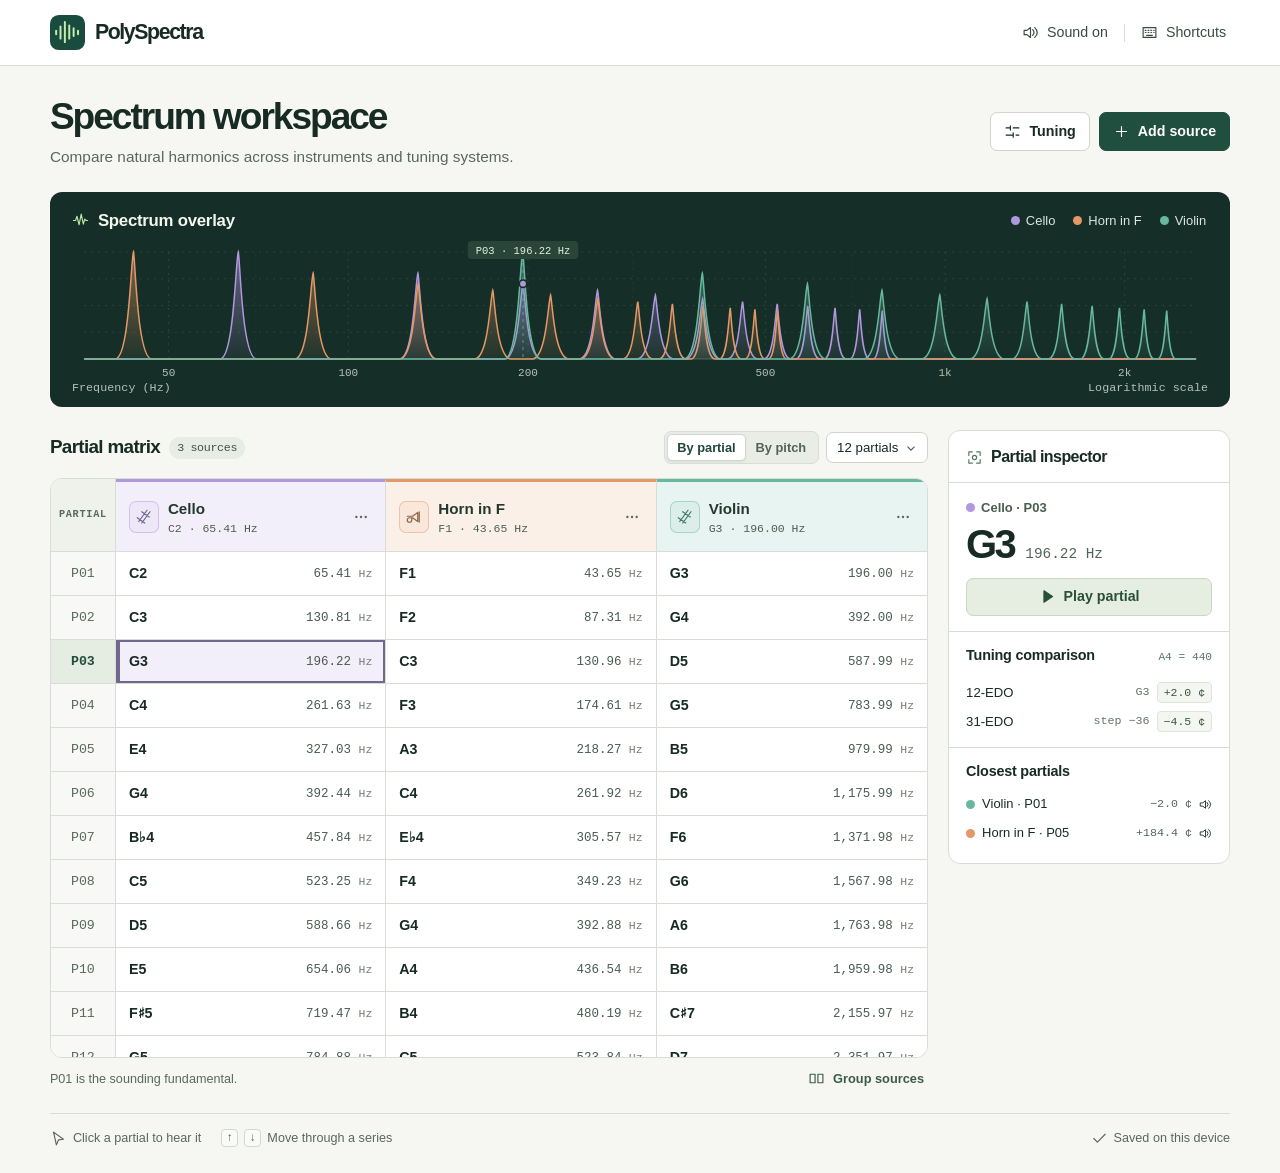
==== index.html @ 9bbd65fb "Build PolySpectra playable harmonic-series and temperament workspace" ====
<!doctype html>
<html lang="en">
  <head>
    <meta charset="utf-8" />
    <meta name="viewport" content="width=device-width, initial-scale=1" />
    <meta name="theme-color" content="#163d34" />
    <title>PolySpectra · Spectrum workspace</title>
    <link rel="icon" href="./mark.svg" type="image/svg+xml" />
    <link rel="stylesheet" href="./style.css" />
    <script defer src="./pitch.js"></script>
    <script defer src="./app.js"></script>
  </head>
  <body>
    <header class="topbar">
      <div class="top-inner">
        <div class="brand">
          <img src="./mark.svg" width="35" height="35" alt="" />PolySpectra
        </div>
        <nav aria-label="Workspace tools">
          <button id="sound" class="quiet"></button
          ><span class="nav-divider"></span
          ><button id="help" class="quiet">
            <i data-icon="keyboard"></i><span>Shortcuts</span>
          </button>
        </nav>
      </div>
    </header>
    <main>
      <section class="page-heading">
        <div>
          <h1>Spectrum workspace</h1>
          <p>
            Compare natural harmonics across instruments and tuning systems.
          </p>
        </div>
        <div class="actions">
          <button id="tuning"><i data-icon="tuning"></i>Tuning</button
          ><button id="add" class="primary">
            <i data-icon="plus"></i>Add source
          </button>
        </div>
      </section>
      <section class="overview panel" aria-labelledby="overlay-title">
        <div class="chart-head">
          <h2 id="overlay-title"><i data-icon="wave"></i>Spectrum overlay</h2>
          <div id="legend" class="legend"></div>
        </div>
        <div
          id="chart"
          aria-label="Interactive harmonic frequencies on a logarithmic axis"
        ></div>
        <div class="chart-foot">
          <span>Frequency (Hz)</span><span>Logarithmic scale</span>
        </div>
      </section>
      <div class="work-area">
        <section class="matrix-section" aria-labelledby="matrix-title">
          <div class="section-tools">
            <div class="section-title">
              <h2 id="matrix-title">Partial matrix</h2>
              <span id="count" class="count"></span>
            </div>
            <div class="matrix-actions">
              <div class="segmented" aria-label="Row arrangement">
                <button id="by-partial">By partial</button
                ><button id="by-pitch">By pitch</button>
              </div>
              <select id="limit" aria-label="Number of partials">
                <option value="8">8 partials</option>
                <option value="12">12 partials</option>
                <option value="16">16 partials</option>
                <option value="24">24 partials</option>
                <option value="32">32 partials</option>
              </select>
            </div>
          </div>
          <div
            id="matrix-scroll"
            class="matrix-scroll"
            role="region"
            aria-label="Playable partial matrix"
          >
            <table id="matrix"></table>
          </div>
          <div class="matrix-foot">
            <span id="view-note"></span
            ><button id="groups" class="text-action">
              <i data-icon="group"></i><span>Group sources</span>
            </button>
          </div>
        </section>
        <aside
          id="inspector"
          class="panel"
          aria-label="Partial inspector"
        ></aside>
      </div>
      <footer>
        <span><i data-icon="cursor"></i>Click a partial to hear it</span
        ><span><kbd>↑</kbd><kbd>↓</kbd> Move through a series</span
        ><span id="save-status"></span>
      </footer>
    </main>
    <dialog id="source-dialog" aria-labelledby="source-title">
      <form id="source-form">
        <div class="dialog-title">
          <h2 id="source-title">Add source</h2>
          <button class="icon close" type="button" aria-label="Close">
            <i data-icon="x"></i>
          </button>
        </div>
        <label
          >Starting point<select id="preset">
            <option value="custom">Custom source</option>
            <option value="cello">Cello · open C</option>
            <option value="horn">Horn in F · open tubing</option>
            <option value="violin">Violin · open G</option>
            <option value="bass">Double bass · open E</option>
            <option value="trumpet">B♭ trumpet · open tubing</option>
          </select></label
        >
        <label
          >Source name<input id="source-name" required maxlength="40"
        /></label>
        <div class="form-row">
          <label
            >Sounding fundamental <span>(Hz)</span
            ><input
              type="number"
              id="frequency"
              required
              min="8"
              max="4000"
              step="any" /></label
          ><label
            >Group<input
              id="group-name"
              list="group-names"
              maxlength="32"
              placeholder="e.g. Strings"
          /></label>
        </div>
        <datalist id="group-names"></datalist>
        <fieldset>
          <legend>Column color</legend>
          <div id="colors"></div>
        </fieldset>
        <div id="arrange"></div>
        <div class="dialog-actions">
          <button type="button" class="cancel">Cancel</button
          ><button class="primary" id="source-save">Add source</button>
        </div>
      </form>
    </dialog>
    <dialog id="tuning-dialog" aria-label="Tuning references">
      <form id="tuning-form">
        <div class="dialog-title">
          <h2>Tuning references</h2>
          <button class="icon close" type="button" aria-label="Close">
            <i data-icon="x"></i>
          </button>
        </div>
        <label
          >Concert A4 <span>(Hz)</span
          ><input
            type="number"
            id="concert"
            min="300"
            max="600"
            step="any"
            required
        /></label>
        <fieldset>
          <legend>Compare against</legend>
          <div id="systems" class="system-list"></div>
        </fieldset>
        <label class="check"
          ><input type="checkbox" id="ref-columns" />Show tuning columns in “By
          pitch”</label
        >
        <p class="form-note">
          References share A4. Changing a reference keeps every source at its
          entered frequency.
        </p>
        <div class="dialog-actions">
          <button type="button" class="cancel">Cancel</button
          ><button class="primary">Apply tuning</button>
        </div>
      </form>
    </dialog>
    <dialog id="help-dialog" aria-label="Playing PolySpectra">
      <div class="dialog-title">
        <h2>Playing PolySpectra</h2>
        <button class="icon close" aria-label="Close">
          <i data-icon="x"></i>
        </button>
      </div>
      <dl class="help-list">
        <div>
          <dt>Higher / lower partial</dt>
          <dd><kbd>↑</kbd> <kbd>↓</kbd></dd>
        </div>
        <div>
          <dt>Adjacent source</dt>
          <dd><kbd>←</kbd> <kbd>→</kbd></dd>
        </div>
        <div>
          <dt>Replay selection</dt>
          <dd><kbd>Space</kbd></dd>
        </div>
        <div>
          <dt>Stop sound / close dialog</dt>
          <dd><kbd>Esc</kbd></dd>
        </div>
      </dl>
      <p>
        Select a cell or a peak to hear its exact frequency. Use the inspector
        to play a nearby partial together with it.
      </p>
      <p>
        Drag a column header to reorder it, or use the move controls in its
        settings. Group names can be edited there too.
      </p>
      <p>
        In Tuning comparison, positive cents mean the selected partial is sharp
        of the reference. EDO steps count from A4. In Closest partials, positive
        cents mean the other source is higher. Click either comparison to hear
        both tones for six seconds.
      </p>
      <p class="form-note">
        Each source uses the ideal harmonic series, fₙ = n × f₁. Peak heights
        are illustrative. All playback uses sine tones at sounding pitch.
      </p>
    </dialog>
    <div id="announce" class="sr" role="status" aria-live="polite"></div>
  </body>
</html>
---- style.css ----
:root {
  color-scheme: light;
  --ink: #172a24;
  --muted: #59675e;
  --line: #d7ded5;
  --paper: #f6f7f3;
  --forest: #204e3f;
  --mono:
    "IBM Plex Mono", "SFMono-Regular", Consolas, "Liberation Mono", monospace;
  font-family: "Inter", "Helvetica Neue", Arial, sans-serif;
  color: var(--ink);
  background: var(--paper);
  font-size: 16px;
}
* {
  box-sizing: border-box;
}
body {
  margin: 0;
}
button,
input,
select {
  font: inherit;
}
button,
select {
  cursor: pointer;
}
button,
select,
input:not([type="checkbox"]):not([type="color"]) {
  border: 1px solid #cdd5cc;
  border-radius: 7px;
  background: #fff;
  color: var(--ink);
}
button {
  display: inline-flex;
  align-items: center;
  justify-content: center;
  gap: 8px;
  padding: 9px 13px;
  font-size: 0.89rem;
  font-weight: 600;
  line-height: 1.25;
}
button:hover,
select:hover {
  border-color: #8c9d91;
  background: #f1f5ef;
}
button:disabled {
  opacity: 0.45;
  cursor: default;
}
button:focus-visible,
select:focus-visible,
input:focus-visible,
[tabindex]:focus-visible {
  outline: 3px solid #518977;
  outline-offset: 2px;
}
i[data-icon] {
  display: inline-flex;
  vertical-align: middle;
  flex: none;
}
i svg,
.ui-icon {
  width: 17px;
  height: 17px;
  display: block;
  flex: none;
}
button.primary {
  background: var(--forest);
  border-color: var(--forest);
  color: white;
}
button.primary:hover {
  background: #163c30;
}
.topbar {
  background: #fff;
  border-bottom: 1px solid var(--line);
}
.top-inner,
main {
  max-width: 1600px;
  margin: auto;
  padding-inline: clamp(18px, 3.9vw, 66px);
}
.top-inner {
  height: 65px;
  display: flex;
  align-items: center;
  justify-content: space-between;
}
.brand {
  display: flex;
  align-items: center;
  gap: 10px;
  font-size: 1.33rem;
  letter-spacing: -0.065em;
  font-weight: 750;
}
nav,
.actions,
.matrix-actions,
.section-title,
.chart-head h2,
.chart-head,
.legend,
.section-tools,
.matrix-foot,
footer,
footer span,
.quiet,
.text-action {
  display: flex;
  align-items: center;
}
nav {
  gap: 12px;
}
.nav-divider {
  height: 18px;
  border-left: 1px solid var(--line);
}
button.quiet,
button.text-action,
button.icon {
  border: 0;
  background: transparent;
}
.quiet {
  font-weight: 530;
  color: #394b40;
  padding: 8px 4px;
}
.quiet:hover,
.text-action:hover,
.icon:hover {
  background: #eaf0e8;
}
main {
  padding-bottom: 25px;
}
.page-heading {
  display: flex;
  align-items: center;
  justify-content: space-between;
  gap: 16px;
  padding: 30px 0 24px;
}
h1,
h2,
h3,
p {
  margin: 0;
}
h1 {
  font-size: clamp(1.85rem, 2.9vw, 2.65rem);
  line-height: 1.1;
  letter-spacing: -0.055em;
  font-weight: 650;
}
h2 {
  font-size: 1.18rem;
  line-height: 1.3;
  letter-spacing: -0.035em;
  font-weight: 650;
}
.page-heading p {
  font-size: 0.96rem;
  color: var(--muted);
  margin-top: 8px;
  line-height: 1.5;
}
.actions {
  gap: 9px;
}
.actions button {
  min-height: 39px;
}
.panel,
.matrix-scroll {
  border: 1px solid var(--line);
  border-radius: 12px;
  background: white;
}
.overview {
  border: none;
  background: #152e27;
  color: #f4f7ed;
  overflow: hidden;
  padding: 17px 22px 12px;
  position: relative;
}
.chart-head {
  justify-content: space-between;
  gap: 14px;
}
.chart-head h2 {
  font-size: 1.05rem;
  gap: 9px;
  letter-spacing: -0.015em;
}
.chart-head h2 i {
  color: #bde4aa;
}
.legend {
  gap: 14px;
  flex-wrap: wrap;
}
.legend button {
  color: #dce7df;
  font-weight: 450;
  font-size: 0.81rem;
  gap: 6px;
  border: 0;
  padding: 4px 2px;
  background: transparent;
}
.legend button:hover {
  color: white;
  text-decoration: underline;
}
.dot {
  width: 9px;
  height: 9px;
  display: inline-block;
  border-radius: 50%;
  background: var(--c);
  flex: none;
}
#chart {
  height: 138px;
  margin-top: 8px;
}
#chart svg {
  display: block;
  width: 100%;
  height: 100%;
  overflow: visible;
}
.chart-foot {
  display: flex;
  justify-content: space-between;
  color: #b2c3b7;
  letter-spacing: 0.005em;
  font: 0.73rem var(--mono);
  margin: 2px 0 0;
}
.work-area {
  display: grid;
  grid-template-columns: minmax(0, 1fr) 282px;
  gap: 20px;
  align-items: start;
  margin-top: 23px;
}
.section-tools {
  justify-content: space-between;
  gap: 10px;
  margin-bottom: 13px;
  min-height: 35px;
}
.section-title {
  gap: 9px;
}
.count {
  font: 0.73rem var(--mono);
  letter-spacing: -0.03em;
  border-radius: 20px;
  background: #e7ece4;
  color: #415346;
  padding: 4px 8px;
  white-space: nowrap;
}
.matrix-actions {
  gap: 7px;
}
.segmented {
  display: flex;
  align-items: center;
  border: 1px solid #d7ded5;
  background: #e9ede6;
  border-radius: 7px;
  padding: 2px;
}
.segmented button {
  border: 1px solid transparent;
  background: none;
  min-height: 27px;
  padding: 4px 9px;
  color: #536356;
  border-radius: 5px;
  font-size: 0.8rem;
  white-space: nowrap;
}
.segmented button[aria-pressed="true"] {
  border-color: #d1d8cd;
  background: white;
  color: #214736;
  box-shadow: 0 1px 2px #1c302116;
}
select {
  appearance: none;
  background-image: url("data:image/svg+xml,%3Csvg xmlns='http://www.w3.org/2000/svg' width='14' height='14' viewBox='0 0 20 20'%3E%3Cpath d='m5 8 5 5 5-5' fill='none' stroke='%2348594c' stroke-width='1.6'/%3E%3C/svg%3E") !important;
  background-position: right 9px center !important;
  background-repeat: no-repeat !important;
  padding: 7px 28px 7px 10px;
  font-size: 0.83rem;
}
.matrix-scroll {
  overflow: auto;
  max-height: 580px;
  scrollbar-width: thin;
  position: relative;
}
.matrix-scroll table {
  width: 100%;
  border-collapse: separate;
  border-spacing: 0;
  table-layout: fixed;
}
.matrix-scroll th,
.matrix-scroll td {
  border-right: 1px solid var(--line);
  border-bottom: 1px solid var(--line);
  padding: 0;
}
.matrix-scroll tr > *:last-child {
  border-right: 0;
}
.matrix-scroll tbody tr:last-child > * {
  border-bottom: 0;
}
thead {
  position: sticky;
  top: 0;
  z-index: 4;
}
thead th {
  background: #f3f5f0;
  text-align: left;
}
.gutter {
  width: 65px;
  position: sticky;
  left: 0;
  z-index: 2;
  background: #f8f9f6;
  text-align: center;
  font: 0.83rem var(--mono);
  color: #5a685e;
}
.axis-head {
  z-index: 5;
  text-align: center;
  font: 600 0.64rem/1.3 var(--mono);
  text-transform: uppercase;
  letter-spacing: 0.07em;
  line-height: 1.55;
  background: #eff2eb;
}
.group-row th {
  font-size: 0.75rem;
  font-weight: 550;
  color: #546459;
  text-align: center;
  padding: 5px;
  background: #f0f3ed;
}
.source-head {
  border-top: 3px solid var(--c);
  background: var(--tint);
  cursor: grab;
}
.source-head.dragover {
  box-shadow: inset 3px 0 #254f3b;
}
.head-inner {
  padding: 13px 10px 12px 13px;
  display: flex;
  align-items: center;
  gap: 9px;
  min-height: 69px;
}
.source-sign {
  width: 30px;
  height: 32px;
  border-radius: 7px;
  border: 1px solid color-mix(in srgb, var(--c) 45%, transparent);
  background: color-mix(in srgb, var(--c) 23%, white);
  display: grid;
  place-items: center;
  color: var(--dark);
  flex: none;
}
.source-sign svg {
  width: 18px;
  height: 18px;
}
.head-text {
  min-width: 0;
  flex: 1;
}
.head-text strong {
  display: block;
  white-space: nowrap;
  overflow: hidden;
  text-overflow: ellipsis;
  font-weight: 630;
  font-size: 0.95rem;
  color: #23392d;
}
.head-text small {
  display: block;
  font: 0.72rem var(--mono);
  color: #4e5d52;
  margin-top: 5px;
  white-space: nowrap;
}
.icon {
  padding: 6px;
  color: #55665a;
}
.icon svg {
  width: 16px;
  height: 16px;
}
tbody td {
  background: white;
  vertical-align: middle;
}
.cell {
  display: flex;
  align-items: center;
  justify-content: space-between;
  width: 100%;
  border-radius: 0;
  border: 0;
  min-height: 43px;
  background: transparent;
  text-align: left;
  gap: 5px;
  padding: 8px 13px;
  color: var(--ink);
  position: relative;
}
.cell:hover {
  background: var(--tint);
}
.cell:focus-visible {
  outline-offset: -3px;
}
.cell[aria-pressed="true"] {
  background: var(--tint);
  box-shadow: inset 0 0 0 2px var(--dark);
}
.cell[aria-pressed="true"]::before {
  content: "";
  position: absolute;
  left: 0;
  top: 0;
  bottom: 0;
  width: 4px;
  background: var(--dark);
}
.cell .notename {
  font-weight: 630;
  font-size: 0.89rem;
}
.cell .hz {
  font: 0.78rem var(--mono);
  color: #495a50;
  white-space: nowrap;
}
.hz small {
  font: inherit;
  font-size: 0.72rem;
  color: #738176;
}
.cell .which {
  font: 0.64rem var(--mono);
  color: #657068;
}
.empty-cell {
  text-align: center;
  color: #a5afa7;
}
.current-row {
  background: #e5ece2;
  color: #214d39;
  font-weight: 650;
}
.ref-head {
  --c: #94a99f;
  --tint: #eef3ef;
  --dark: #466456;
  border-top: 3px solid #9fafa6;
  padding: 9px !important;
  font-size: 0.83rem;
}
.ref-cell {
  color: #3b5546;
  padding: 5px 9px;
  min-height: 32px;
  gap: 5px;
}
.ref-cell b {
  font: 0.79rem var(--mono);
}
.matrix-foot {
  justify-content: space-between;
  gap: 10px;
  color: #59695d;
  font-size: 0.79rem;
  margin-top: 6px;
}
.text-action {
  font-size: 0.8rem;
  font-weight: 550;
  color: #3b5c49;
  padding: 6px 4px;
}
.text-action[aria-pressed="true"] {
  color: #144e31;
  text-decoration: underline;
}
#inspector {
  overflow: hidden;
}
.inspector-title {
  padding: 16px 17px 14px;
  display: flex;
  align-items: center;
  gap: 8px;
  border-bottom: 1px solid var(--line);
}
.inspector-title svg {
  width: 17px;
  color: #527961;
}
.inspector-title h2 {
  font-size: 1rem;
}
.readout,
.ins-block {
  padding: 15px 17px;
}
.source-label {
  display: inline-flex;
  align-items: center;
  gap: 6px;
  color: #4a5e50;
  font-size: 0.81rem;
  font-weight: 550;
}
.read-pitch {
  display: flex;
  align-items: baseline;
  gap: 11px;
  margin: 7px 0 13px;
}
.read-pitch strong {
  font-weight: 560;
  font-size: 2.5rem;
  letter-spacing: -0.065em;
  line-height: 1.05;
}
.read-pitch .read-hz {
  font: 0.9rem var(--mono);
  color: #536357;
}
.play {
  width: 100%;
  background: #e5eee1;
  border-color: #c8d8c2;
  color: #284f37;
}
.play:hover {
  background: #d8e6d4;
}
.ins-block {
  border-top: 1px solid var(--line);
}
.ins-block h3 {
  font-size: 0.9rem;
  letter-spacing: -0.015em;
  margin: 0 0 11px;
  font-weight: 650;
}
.ins-heading {
  display: flex;
  justify-content: space-between;
  align-items: baseline;
  gap: 6px;
}
.ins-heading small {
  font: 0.7rem var(--mono);
  color: #5f7165;
}
.tune-line,
.match {
  display: flex;
  align-items: center;
  justify-content: space-between;
  gap: 7px;
}
.tune-line {
  font-size: 0.82rem;
  margin: 8px 0;
}
.tune-line:last-child {
  margin-bottom: 0;
}
.tune-line .degree {
  color: #657468;
  font: 0.73rem var(--mono);
  margin-left: auto;
}
.cents {
  font: 0.72rem var(--mono);
  padding: 3px 6px;
  border: 1px solid #dee5db;
  color: #395641;
  background: #f4f7f1;
  border-radius: 4px;
  white-space: nowrap;
}
.match {
  padding: 6px 0;
  width: 100%;
  background: transparent;
  border: 0;
  font-size: 0.81rem;
  font-weight: 520;
  justify-content: flex-start;
  text-align: left;
}
.match svg {
  width: 13px;
}
.match .match-info {
  flex: 1;
  overflow: hidden;
  text-overflow: ellipsis;
  white-space: nowrap;
}
.match .delta {
  font: 0.73rem var(--mono);
  color: #57655b;
  white-space: nowrap;
}
.match:hover {
  background: #f3f6ef;
}
.muted {
  color: var(--muted);
  font-size: 0.84rem;
}
footer {
  border-top: 1px solid var(--line);
  gap: 20px;
  margin-top: 20px;
  padding-top: 15px;
  flex-wrap: wrap;
  font-size: 0.79rem;
  color: var(--muted);
}
footer span {
  gap: 6px;
}
footer svg {
  width: 14px;
  height: 14px;
}
#save-status {
  margin-left: auto;
}
kbd {
  display: inline-block;
  min-width: 17px;
  text-align: center;
  padding: 1px 4px;
  font: 0.73rem var(--mono);
  border: 1px solid #d1d9cf;
  background: #fafbf9;
  border-radius: 4px;
  color: #536458;
}
.sr {
  position: absolute;
  width: 1px;
  height: 1px;
  overflow: hidden;
  clip-path: inset(50%);
  white-space: nowrap;
}
dialog {
  border: 1px solid var(--line);
  border-radius: 13px;
  background: #fff;
  color: var(--ink);
  padding: 23px;
  width: min(430px, calc(100% - 28px));
  max-height: 90dvh;
  box-shadow: 0 18px 65px #172d2330;
}
dialog::backdrop {
  background: #112a2180;
}
.dialog-title {
  display: flex;
  align-items: center;
  justify-content: space-between;
  margin-bottom: 18px;
}
.dialog-title h2 {
  font-size: 1.35rem;
}
.dialog-title .icon {
  margin-right: -5px;
}
dialog label,
fieldset legend {
  display: block;
  font-size: 0.86rem;
  font-weight: 600;
  margin-bottom: 6px;
}
dialog label {
  margin-bottom: 13px;
}
dialog label span {
  font-weight: 400;
  color: var(--muted);
}
dialog input:not([type="checkbox"]):not([type="color"]),
dialog select {
  display: block;
  width: 100%;
  margin-top: 5px;
  padding: 9px 10px;
  font-size: 0.95rem;
}
dialog input,
dialog select {
  min-width: 0;
}
dialog select {
  padding-right: 28px;
}
.form-row {
  display: grid;
  grid-template-columns: 1.2fr 1fr;
  gap: 12px;
}
fieldset {
  border: 0;
  padding: 0;
  margin: 3px 0 14px;
}
#colors {
  display: flex;
  align-items: center;
  flex-wrap: wrap;
  gap: 8px;
}
#colors button {
  width: 27px;
  height: 27px;
  border-radius: 50%;
  background: var(--c);
  border: 1px solid #0002;
  padding: 0;
}
#colors button[aria-pressed="true"] {
  outline: 2px solid var(--forest);
  outline-offset: 2px;
}
input[type="color"] {
  width: 33px;
  height: 28px;
  cursor: pointer;
  padding: 0;
  border: 0;
  background: transparent;
}
.dialog-actions {
  display: flex;
  justify-content: flex-end;
  gap: 8px;
  border-top: 1px solid var(--line);
  margin-top: 17px;
  padding-top: 15px;
}
#arrange .arrange-tools {
  display: flex;
  gap: 6px;
  flex-wrap: wrap;
}
#arrange button {
  font-size: 0.8rem;
  padding: 6px 8px;
}
#arrange .remove {
  margin-left: auto;
  color: #934836;
}
.check {
  display: flex;
  align-items: center;
  gap: 7px;
  font-weight: 450;
}
.check input {
  accent-color: var(--forest);
}
.system-list {
  display: grid;
  grid-template-columns: 1fr 1fr;
}
.system-list label {
  margin: 3px 0 6px;
}
.form-note,
#help-dialog p {
  font-size: 0.87rem;
  line-height: 1.5;
  color: var(--muted);
}
#help-dialog p {
  margin-top: 12px;
}
.help-list {
  margin: 0;
}
.help-list > div {
  display: flex;
  justify-content: space-between;
  gap: 10px;
  padding: 7px 0;
  border-bottom: 1px solid var(--line);
  font-size: 0.87rem;
}
.help-list dd {
  margin: 0;
}
@media (min-width: 1450px) {
  .work-area {
    grid-template-columns: minmax(0, 1fr) 312px;
  }
  #chart {
    height: 158px;
  }
  .cell {
    min-height: 47px;
  }
}
@media (max-width: 1080px) {
  .work-area {
    grid-template-columns: minmax(0, 1fr) 245px;
    gap: 13px;
  }
  .top-inner,
  main {
    padding-inline: 20px;
  }
  .source-sign {
    display: none;
  }
  .head-inner {
    padding-left: 10px;
  }
  .cell {
    padding-inline: 10px;
  }
  .gutter {
    width: 54px;
  }
}
@media (max-width: 850px) {
  .work-area {
    grid-template-columns: minmax(0, 1fr);
  }
  #inspector {
    display: grid;
    grid-template-columns: 1fr 1fr 1fr;
  }
  .inspector-title {
    grid-column: 1/-1;
  }
  .ins-block {
    border-top: 0;
    border-left: 1px solid var(--line);
  }
  .source-sign {
    display: grid;
  }
  .matrix-scroll {
    max-height: 505px;
  }
}
@media (max-width: 600px) {
  .top-inner,
  main {
    padding-inline: 14px;
  }
  .top-inner {
    height: 52px;
  }
  .brand {
    font-size: 1.15rem;
  }
  .brand img {
    width: 30px;
    height: 30px;
  }
  .quiet {
    font-size: 0.8rem;
  }
  nav {
    gap: 8px;
  }
  .page-heading {
    display: block;
    padding: 21px 0 16px;
  }
  .page-heading p {
    font-size: 0.87rem;
    line-height: 1.4;
  }
  .actions {
    margin-top: 13px;
  }
  .actions button {
    min-height: 34px;
    font-size: 0.82rem;
    padding: 7px 11px;
  }
  .overview {
    padding: 13px 11px 9px;
  }
  .chart-head {
    align-items: flex-start;
    flex-wrap: wrap;
    gap: 5px;
  }
  .legend {
    gap: 10px;
  }
  .legend button {
    font-size: 0.75rem;
  }
  .chart-head h2 {
    font-size: 0.95rem;
  }
  #chart {
    height: 119px;
  }
  .chart-foot {
    font-size: 0.66rem;
  }
  .work-area {
    margin-top: 16px;
  }
  .section-tools {
    flex-wrap: wrap;
    gap: 8px;
  }
  .section-tools h2 {
    font-size: 1.09rem;
  }
  .matrix-actions {
    flex-wrap: wrap;
  }
  .matrix-scroll {
    max-height: 430px;
  }
  .section-title {
    gap: 7px;
  }
  .source-sign {
    display: none;
  }
  #inspector {
    grid-template-columns: 1fr 1fr;
  }
  .ins-block:last-child {
    grid-column: 1/-1;
    border-top: 1px solid var(--line);
    border-left: 0;
  }
  .readout,
  .ins-block {
    padding: 12px;
  }
  .ins-heading {
    flex-wrap: wrap;
  }
  .ins-heading h3 {
    margin-bottom: 4px;
  }
  .read-pitch {
    flex-wrap: wrap;
    gap: 5px;
  }
  .inspector-title {
    padding: 12px;
  }
  .tune-line {
    flex-wrap: wrap;
  }
  .matrix-foot {
    align-items: flex-start;
  }
  .matrix-foot > span {
    max-width: 60%;
    padding-top: 6px;
  }
  footer {
    gap: 8px 12px;
    margin-top: 14px;
  }
  #save-status {
    margin-left: 0;
  }
  .gutter {
    width: 48px;
  }
  .head-inner {
    min-height: 60px;
  }
  .cell .hz {
    font-size: 0.73rem;
  }
  .cell .hz small {
    display: none;
  }
}
@media (prefers-reduced-motion: reduce) {
  * {
    scroll-behavior: auto !important;
  }
}
.tune-line {
  width: 100%;
  border: 0;
  background: transparent;
  font-weight: 500;
  padding: 0;
  line-height: 1.3;
  text-align: left;
}
.tune-line:hover {
  background: #f3f6ef;
}
.toast {
  position: fixed;
  z-index: 12;
  bottom: 22px;
  left: 50%;
  transform: translateX(-50%);
  width: max-content;
  max-width: 90vw;
  padding: 10px 14px;
  background: #193b2d;
  color: white;
  border-radius: 8px;
  font-size: 0.86rem;
  box-shadow: 0 3px 15px #17352622;
}
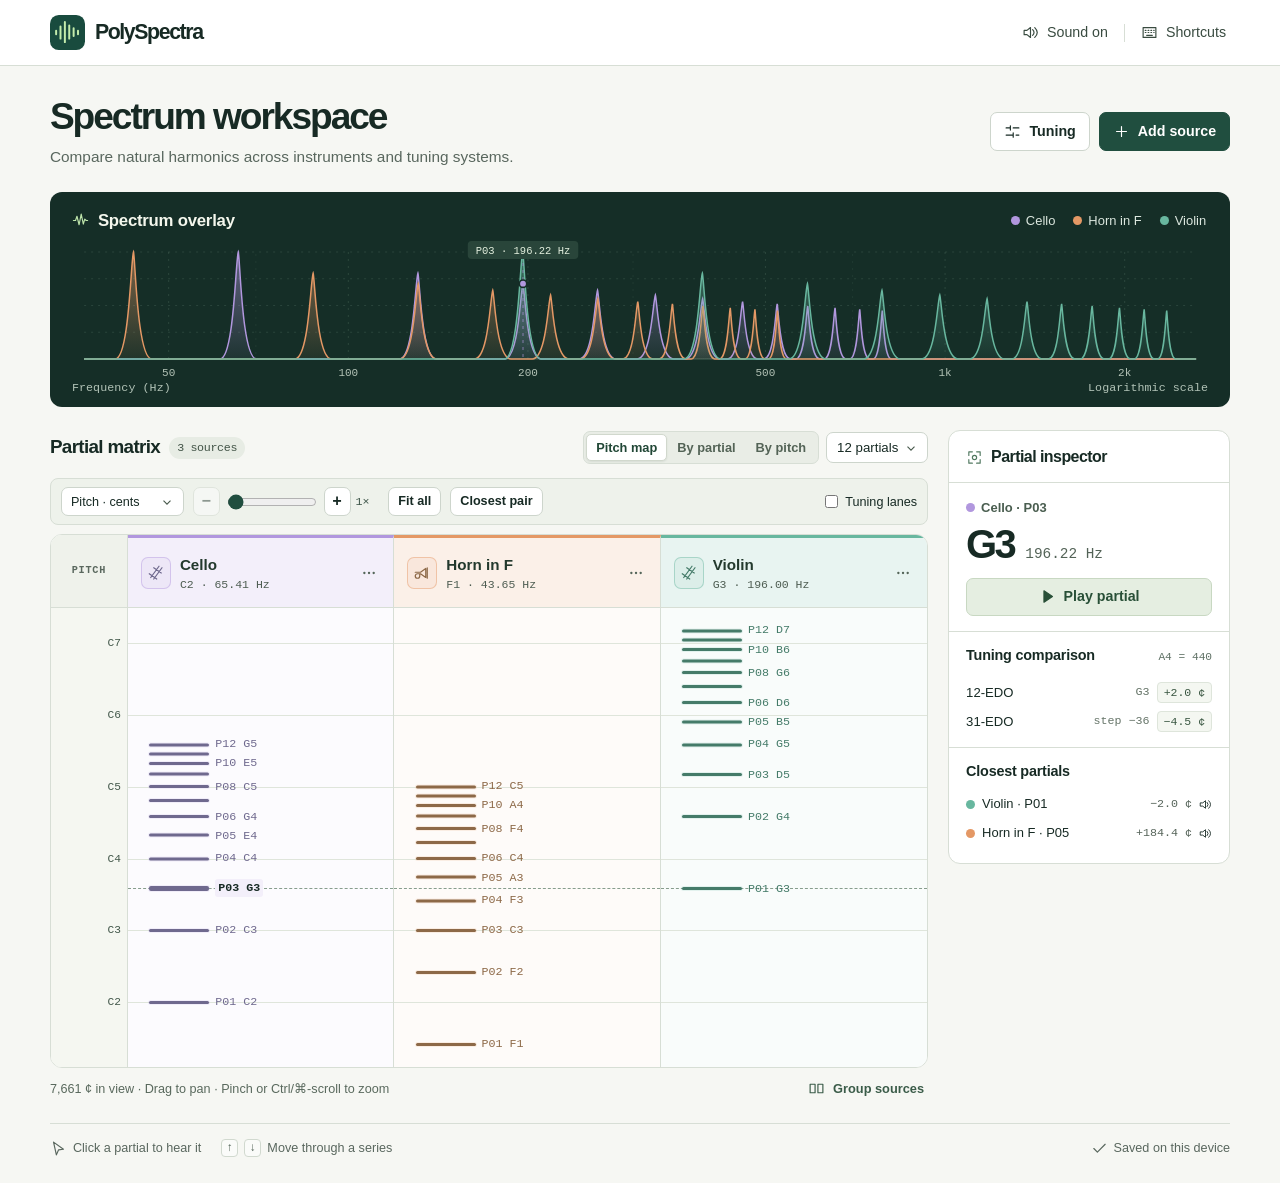
==== commit 253874cc: "Add a proportional pitch map with deep zoom and playable harmonic lanes" ====
--- a/index.html
+++ b/index.html
@@ -6,9 +6,10 @@
     <meta name="theme-color" content="#163d34" />
     <title>PolySpectra · Spectrum workspace</title>
     <link rel="icon" href="./mark.svg" type="image/svg+xml" />
-    <link rel="stylesheet" href="./style.css" />
-    <script defer src="./pitch.js"></script>
-    <script defer src="./app.js"></script>
+    <link rel="stylesheet" href="./style.css?v=pitch-map" />
+    <script defer src="./pitch.js?v=pitch-map"></script>
+    <script defer src="./pitch-map.js"></script>
+    <script defer src="./app.js?v=pitch-map"></script>
   </head>
   <body>
     <header class="topbar">
@@ -61,7 +62,8 @@
               <span id="count" class="count"></span>
             </div>
             <div class="matrix-actions">
-              <div class="segmented" aria-label="Row arrangement">
+              <div class="segmented" aria-label="Spectrum view">
+                <button id="by-map">Pitch map</button>
                 <button id="by-partial">By partial</button
                 ><button id="by-pitch">By pitch</button>
               </div>
@@ -73,6 +75,41 @@
                 <option value="32">32 partials</option>
               </select>
             </div>
+          </div>
+          <div id="map-tools" class="map-tools" hidden>
+            <label for="map-unit" class="sr">Vertical spacing</label>
+            <select id="map-unit">
+              <option value="cents">Pitch · cents</option>
+              <option value="hz">Frequency · Hz</option>
+            </select>
+            <div class="map-zoom">
+              <button id="zoom-out" aria-label="Zoom out" title="Zoom out">
+                −
+              </button>
+              <input
+                id="zoom-range"
+                type="range"
+                min="0"
+                max="1000"
+                step="1"
+                value="0"
+                aria-label="Pitch map magnification"
+              />
+              <button id="zoom-in" aria-label="Zoom in" title="Zoom in">
+                +
+              </button>
+              <output id="zoom-readout" for="zoom-range"></output>
+            </div>
+            <button id="fit-map">Fit all</button
+            ><button
+              id="frame-pair"
+              title="Frame the selected partial and the nearest partial of another source"
+            >
+              Closest pair
+            </button>
+            <label class="map-refs"
+              ><input type="checkbox" id="map-refs" /> Tuning lanes</label
+            >
           </div>
           <div
             id="matrix-scroll"
@@ -218,6 +255,13 @@
         to play a nearby partial together with it.
       </p>
       <p>
+        In Pitch map, equal vertical distances represent equal musical intervals
+        in cents, or equal frequency differences in Hz. Select a mark and use +
+        or − to zoom around it. Closest pair frames the nearest partial from
+        another source. Drag to pan, or pinch or Ctrl/⌘-scroll to zoom at a
+        point.
+      </p>
+      <p>
         Drag a column header to reorder it, or use the move controls in its
         settings. Group names can be edited there too.
       </p>
--- a/style.css
+++ b/style.css
@@ -1074,3 +1074,188 @@
   font-size: 0.86rem;
   box-shadow: 0 3px 15px #17352622;
 }
+
+.map-tools {
+  display: flex;
+  align-items: center;
+  flex-wrap: wrap;
+  gap: 6px 9px;
+  margin: 0 0 9px;
+  padding: 8px 10px;
+  border: 1px solid var(--line);
+  border-radius: 8px;
+  background: #eef2eb;
+}
+.map-tools[hidden] {
+  display: none;
+}
+.map-tools select,
+.map-tools button {
+  font-size: 0.79rem;
+  min-height: 29px;
+  padding: 4px 9px;
+}
+.map-tools select {
+  padding-right: 26px;
+}
+.map-zoom {
+  display: flex;
+  align-items: center;
+  gap: 5px;
+}
+.map-zoom button {
+  font: 600 1rem var(--mono);
+  min-width: 27px;
+  padding: 2px;
+}
+.map-zoom input {
+  width: clamp(65px, 7vw, 115px);
+  accent-color: var(--forest);
+  cursor: pointer;
+}
+#zoom-readout {
+  min-width: 3.4ch;
+  color: #3d5548;
+  font: 0.73rem var(--mono);
+  font-variant-numeric: tabular-nums;
+}
+.map-refs {
+  display: inline-flex;
+  align-items: center;
+  gap: 4px;
+  font-size: 0.79rem;
+  margin-left: auto;
+  white-space: nowrap;
+  cursor: pointer;
+}
+.map-refs input {
+  accent-color: var(--forest);
+}
+.matrix-scroll.map-mode {
+  max-height: none;
+}
+.map-mode .map-axis {
+  z-index: 3;
+  background: #f5f7f1;
+}
+.map-mode col.gutter {
+  width: 77px;
+}
+.map-lane {
+  height: var(--lane-height);
+  position: relative;
+  overflow: hidden;
+  touch-action: none;
+  user-select: none;
+  cursor: grab;
+}
+.map-lane:active {
+  cursor: grabbing;
+}
+.map-axis .map-lane > span {
+  position: absolute;
+  right: 6px;
+  transform: translateY(-50%);
+  font: 0.7rem var(--mono);
+  color: #43584b;
+  white-space: nowrap;
+}
+.map-track {
+  --c: #86988a;
+  --dark: #425949;
+  background: color-mix(in srgb, var(--c) 4%, white);
+}
+.map-rule,
+.selection-guide {
+  position: absolute;
+  left: 0;
+  right: 0;
+  pointer-events: none;
+  border-top: 1px solid #dfe5db;
+}
+.selection-guide {
+  border-top: 1px dashed #879d8d;
+  z-index: 1;
+}
+.map-mark {
+  position: absolute;
+  left: 8%;
+  right: 4%;
+  border: 0;
+  border-radius: 3px;
+  background: transparent;
+  transform: translateY(-50%);
+  height: 16px;
+  min-height: 0;
+  padding: 0;
+  display: flex;
+  gap: 6px;
+  justify-content: flex-start;
+  z-index: 2;
+  color: var(--dark);
+  line-height: 1;
+}
+.map-mark:hover,
+.map-mark:focus-visible {
+  background: color-mix(in srgb, var(--c) 22%, transparent);
+  z-index: 4;
+}
+.map-segment {
+  align-self: center;
+  display: block;
+  flex: none;
+  width: clamp(21px, 28%, 60px);
+  height: 3px;
+  border-radius: 2px;
+  background: var(--dark);
+  box-shadow: 0 0 0 1px color-mix(in srgb, var(--c) 15%, transparent);
+}
+.map-mark[aria-pressed="true"] {
+  z-index: 3;
+}
+.map-mark[aria-pressed="true"] .map-segment {
+  height: 5px;
+  background: var(--dark);
+}
+.map-mark[aria-pressed="true"] .mark-caption {
+  font-weight: 700;
+  color: var(--ink);
+  background: var(--tint);
+  border-radius: 3px;
+  padding: 2px 3px;
+}
+.mark-caption {
+  font: 0.73rem var(--mono);
+  white-space: nowrap;
+  overflow: hidden;
+  text-overflow: ellipsis;
+  text-align: start;
+}
+.map-mode .map-mark[data-tone] .map-segment {
+  height: 1px;
+  background: #526d5b;
+}
+@media (max-width: 1000px) {
+  .section-tools {
+    flex-wrap: wrap;
+  }
+  .map-refs {
+    margin-left: 0;
+  }
+}
+@media (max-width: 600px) {
+  .map-tools {
+    gap: 5px 7px;
+    padding: 6px;
+  }
+  .map-mode col.gutter {
+    width: 68px;
+  }
+  .map-mark {
+    gap: 4px;
+    left: 5%;
+  }
+  .mark-caption {
+    font-size: 0.69rem;
+  }
+}
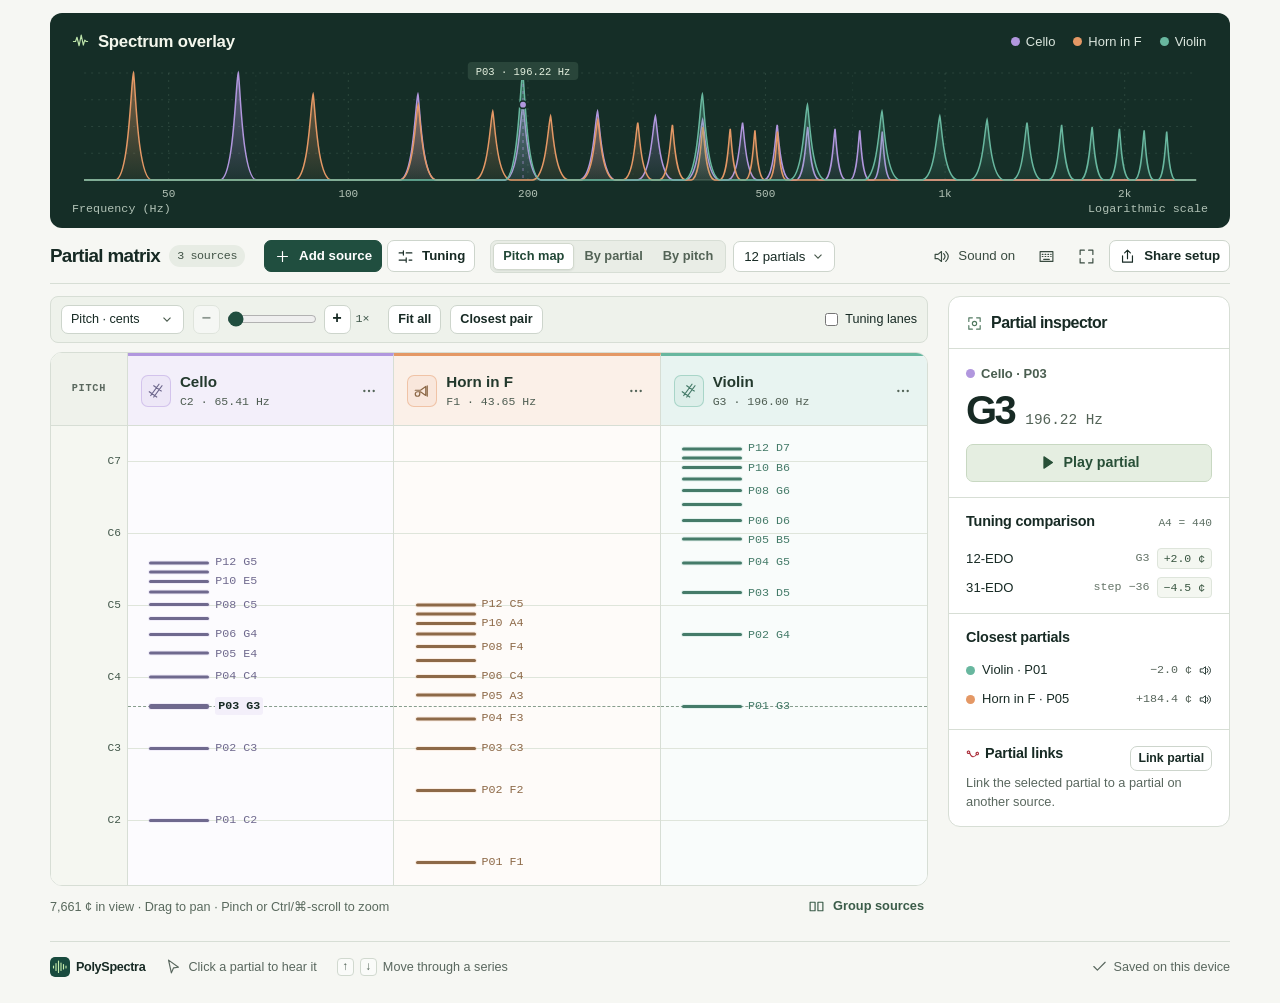
==== commit 0d99c4c6: "Link partials across sources and share complete spectrum workspaces" ====
--- a/index.html
+++ b/index.html
@@ -6,41 +6,15 @@
     <meta name="theme-color" content="#163d34" />
     <title>PolySpectra · Spectrum workspace</title>
     <link rel="icon" href="./mark.svg" type="image/svg+xml" />
-    <link rel="stylesheet" href="./style.css?v=pitch-map" />
-    <script defer src="./pitch.js?v=pitch-map"></script>
+    <link rel="stylesheet" href="./style.css?v=partial-links" />
+    <script defer src="./pitch.js?v=partial-links"></script>
     <script defer src="./pitch-map.js"></script>
-    <script defer src="./app.js?v=pitch-map"></script>
+    <script defer src="./workspace.js"></script>
+    <script defer src="./app.js?v=partial-links"></script>
   </head>
   <body>
-    <header class="topbar">
-      <div class="top-inner">
-        <div class="brand">
-          <img src="./mark.svg" width="35" height="35" alt="" />PolySpectra
-        </div>
-        <nav aria-label="Workspace tools">
-          <button id="sound" class="quiet"></button
-          ><span class="nav-divider"></span
-          ><button id="help" class="quiet">
-            <i data-icon="keyboard"></i><span>Shortcuts</span>
-          </button>
-        </nav>
-      </div>
-    </header>
     <main>
-      <section class="page-heading">
-        <div>
-          <h1>Spectrum workspace</h1>
-          <p>
-            Compare natural harmonics across instruments and tuning systems.
-          </p>
-        </div>
-        <div class="actions">
-          <button id="tuning"><i data-icon="tuning"></i>Tuning</button
-          ><button id="add" class="primary">
-            <i data-icon="plus"></i>Add source
-          </button>
-        </div>
-      </section>
+      <h1 class="sr">PolySpectra spectrum workspace</h1>
       <section class="overview panel" aria-labelledby="overlay-title">
         <div class="chart-head">
           <h2 id="overlay-title"><i data-icon="wave"></i>Spectrum overlay</h2>
@@ -54,27 +28,61 @@
           <span>Frequency (Hz)</span><span>Logarithmic scale</span>
         </div>
       </section>
+      <div class="section-tools workspace-toolbar">
+        <div class="section-title">
+          <h2 id="matrix-title">Partial matrix</h2>
+          <span id="count" class="count"></span>
+        </div>
+        <nav class="workspace-edit" aria-label="Source and tuning controls">
+          <button id="add" class="primary">
+            <i data-icon="plus"></i>Add source
+          </button>
+          <button id="tuning"><i data-icon="tuning"></i>Tuning</button>
+        </nav>
+        <div class="matrix-actions">
+          <div class="segmented" aria-label="Spectrum view">
+            <button id="by-map">Pitch map</button>
+            <button id="by-partial">By partial</button
+            ><button id="by-pitch">By pitch</button>
+          </div>
+          <select id="limit" aria-label="Number of partials">
+            <option value="8">8 partials</option>
+            <option value="12">12 partials</option>
+            <option value="16">16 partials</option>
+            <option value="24">24 partials</option>
+            <option value="32">32 partials</option>
+          </select>
+        </div>
+        <nav class="utility-tools" aria-label="Workspace tools">
+          <button id="sound" class="quiet"></button>
+          <button
+            id="help"
+            class="quiet"
+            title="Keyboard shortcuts"
+            aria-label="Keyboard shortcuts"
+          >
+            <i data-icon="keyboard"></i>
+          </button>
+          <button
+            id="fullscreen"
+            class="quiet"
+            title="Full screen"
+            aria-label="Full screen"
+          >
+            <i data-icon="expand"></i>
+          </button>
+          <button id="native-fullscreen" hidden>
+            Enter browser fullscreen
+          </button>
+          <button id="share" title="Share this workspace">
+            <i data-icon="share"></i>Share setup
+          </button>
+        </nav>
+      </div>
       <div class="work-area">
         <section class="matrix-section" aria-labelledby="matrix-title">
-          <div class="section-tools">
-            <div class="section-title">
-              <h2 id="matrix-title">Partial matrix</h2>
-              <span id="count" class="count"></span>
-            </div>
-            <div class="matrix-actions">
-              <div class="segmented" aria-label="Spectrum view">
-                <button id="by-map">Pitch map</button>
-                <button id="by-partial">By partial</button
-                ><button id="by-pitch">By pitch</button>
-              </div>
-              <select id="limit" aria-label="Number of partials">
-                <option value="8">8 partials</option>
-                <option value="12">12 partials</option>
-                <option value="16">16 partials</option>
-                <option value="24">24 partials</option>
-                <option value="32">32 partials</option>
-              </select>
-            </div>
+          <div id="link-picking" hidden role="status">
+            <span></span><button id="cancel-pick">Cancel</button>
           </div>
           <div id="map-tools" class="map-tools" hidden>
             <label for="map-unit" class="sr">Vertical spacing</label>
@@ -117,7 +125,10 @@
             role="region"
             aria-label="Playable partial matrix"
           >
-            <table id="matrix"></table>
+            <div id="sheet-surface">
+              <table id="matrix"></table>
+              <svg id="cords" aria-hidden="true"></svg>
+            </div>
           </div>
           <div class="matrix-foot">
             <span id="view-note"></span
@@ -133,7 +144,14 @@
         ></aside>
       </div>
       <footer>
-        <span><i data-icon="cursor"></i>Click a partial to hear it</span
+        <span class="footer-brand"
+          ><img
+            src="./mark.svg"
+            width="20"
+            height="20"
+            alt=""
+          />PolySpectra</span
+        ><span><i data-icon="cursor"></i>Click a partial to hear it</span
         ><span><kbd>↑</kbd><kbd>↓</kbd> Move through a series</span
         ><span id="save-status"></span>
       </footer>
@@ -153,6 +171,7 @@
             <option value="horn">Horn in F · open tubing</option>
             <option value="violin">Violin · open G</option>
             <option value="bass">Double bass · open E</option>
+            <option value="theremin">Theremin · A3</option>
             <option value="trumpet">B♭ trumpet · open tubing</option>
           </select></label
         >
@@ -177,6 +196,7 @@
               placeholder="e.g. Strings"
           /></label>
         </div>
+        <p class="form-note" id="frequency-note" role="status"></p>
         <datalist id="group-names"></datalist>
         <fieldset>
           <legend>Column color</legend>
@@ -225,6 +245,42 @@
         </div>
       </form>
     </dialog>
+    <dialog id="link-dialog" aria-labelledby="link-title">
+      <form id="link-form">
+        <div class="dialog-title">
+          <h2 id="link-title">Link partials</h2>
+          <button type="button" class="icon close" aria-label="Close">
+            <i data-icon="x"></i>
+          </button>
+        </div>
+        <p class="link-origin" id="link-origin"></p>
+        <div class="form-row">
+          <label>Destination source<select id="link-to"></select></label
+          ><label>Destination partial<select id="link-n"></select></label>
+        </div>
+        <p id="link-preview" aria-live="polite"></p>
+        <div class="dialog-actions">
+          <button type="button" id="pick-link">Pick on spectrum</button
+          ><button class="primary" id="tie-link">Create link</button>
+        </div>
+      </form>
+    </dialog>
+    <dialog id="share-dialog" aria-labelledby="share-title">
+      <div class="dialog-title">
+        <h2 id="share-title">Share setup</h2>
+        <button class="icon close" aria-label="Close">
+          <i data-icon="x"></i>
+        </button>
+      </div>
+      <p class="form-note">
+        This link opens the current sources, partial links, tuning and view.
+      </p>
+      <label>Setup URL<input id="share-url" readonly /></label>
+      <div class="dialog-actions">
+        <span id="copy-status" role="status"></span
+        ><button class="primary" id="copy-url">Copy link</button>
+      </div>
+    </dialog>
     <dialog id="help-dialog" aria-label="Playing PolySpectra">
       <div class="dialog-title">
         <h2>Playing PolySpectra</h2>
@@ -271,6 +327,11 @@
         cents mean the other source is higher. Click either comparison to hear
         both tones for six seconds.
       </p>
+      <p>
+        Select an origin partial, then choose Link partial in the inspector. Its
+        frequency sets the destination source’s fundamental. Red cords join
+        linked partials. Unlink keeps the destination at its current frequency.
+      </p>
       <p class="form-note">
         Each source uses the ideal harmonic series, fₙ = n × f₁. Peak heights
         are illustrative. All playback uses sine tones at sounding pitch.
--- a/style.css
+++ b/style.css
@@ -1259,3 +1259,202 @@
     font-size: 0.69rem;
   }
 }
+main {
+  padding-top: clamp(6px, 1vw, 16px);
+}
+.workspace-toolbar {
+  display: flex;
+  flex-wrap: wrap;
+  justify-content: flex-start;
+  align-items: center;
+  gap: 8px 15px;
+  padding: 12px 0 10px;
+  margin: 0;
+  border-bottom: 1px solid var(--line);
+}
+.workspace-toolbar .section-title {
+  margin-right: 4px;
+}
+.workspace-edit,
+.utility-tools {
+  display: flex;
+  align-items: center;
+  flex-wrap: wrap;
+  gap: 5px;
+}
+.workspace-toolbar button:not(.segmented button) {
+  font-size: 0.83rem;
+  min-height: 32px;
+  padding: 5px 9px;
+}
+.utility-tools {
+  margin-left: auto;
+}
+.utility-tools button[hidden],
+[hidden] {
+  display: none !important;
+}
+.work-area {
+  margin-top: 12px;
+}
+.footer-brand {
+  color: var(--ink);
+  font-weight: 650;
+  letter-spacing: -0.025em;
+}
+.footer-brand img {
+  border-radius: 4px;
+}
+#sheet-surface {
+  position: relative;
+  width: 100%;
+}
+#cords {
+  position: absolute;
+  left: 0;
+  z-index: 3;
+  overflow: hidden;
+  pointer-events: none;
+}
+.cord-line,
+.cord-halo {
+  fill: none;
+  stroke-linecap: round;
+}
+.cord-line {
+  stroke: #bd313b;
+  stroke-width: 2.5;
+}
+.cord-halo {
+  stroke: white;
+  stroke-width: 5;
+  opacity: 0.83;
+}
+.cord-target,
+.cord-origin {
+  stroke: #ad2935;
+  stroke-width: 2;
+  fill: #fff;
+}
+.cord-origin,
+.cord-core {
+  fill: #bd313b;
+}
+.link-block h3 {
+  display: inline-flex;
+  align-items: center;
+  gap: 4px;
+}
+.link-block h3 svg,
+.unlink svg {
+  color: #ab2e3a;
+  width: 15px;
+}
+.link-block #start-link {
+  font-size: 0.77rem;
+  padding: 4px 7px;
+}
+.link-block ul {
+  margin: 4px 0 0;
+  padding: 0;
+  list-style: none;
+}
+.link-block li {
+  display: flex;
+  align-items: center;
+  gap: 5px;
+  margin: 4px 0;
+}
+.show-link,
+.unlink {
+  border: 0;
+  background: transparent;
+  padding: 4px;
+}
+.show-link {
+  flex: 1;
+  text-align: left;
+  justify-content: flex-start;
+  line-height: 1.5;
+  color: #87343a;
+  font-size: 0.8rem;
+}
+.link-block .form-note {
+  font-size: 0.8rem;
+}
+#link-picking,
+.link-origin {
+  background: #fff4f2;
+  border: 1px solid #e1b6b4;
+  color: #843239;
+  border-radius: 7px;
+  padding: 8px 11px;
+  margin-bottom: 9px;
+  font-size: 0.9rem;
+}
+#link-picking {
+  display: flex;
+  align-items: center;
+  justify-content: space-between;
+  gap: 8px;
+}
+#link-preview {
+  font-size: 0.9rem;
+  line-height: 1.5;
+}
+#frequency-note:empty {
+  display: none;
+}
+#frequency-note {
+  margin-bottom: 10px;
+}
+#frequency[readonly] {
+  background: #f0f3ee;
+  color: var(--muted);
+}
+#share-dialog label {
+  margin-top: 13px;
+}
+#copy-status {
+  margin-right: auto;
+  align-self: center;
+  font-size: 0.82rem;
+}
+.expanded-workspace main {
+  max-width: none;
+  padding: 5px 9px;
+}
+.expanded-workspace footer {
+  display: none;
+}
+.expanded-workspace .overview {
+  padding-block: 10px;
+}
+.expanded-workspace #chart {
+  height: clamp(65px, 11vh, 125px);
+}
+@media (max-width: 850px) {
+  .utility-tools {
+    margin-left: 0;
+  }
+  .link-block {
+    grid-column: 1/-1;
+    border-top: 1px solid var(--line);
+    border-left: 0;
+  }
+}
+@media (max-width: 600px) {
+  .workspace-toolbar {
+    gap: 6px 9px;
+  }
+  .workspace-toolbar .matrix-actions {
+    order: 3;
+    width: 100%;
+  }
+  .utility-tools {
+    margin: 0;
+  }
+  .workspace-toolbar .section-title {
+    margin-right: auto;
+  }
+}
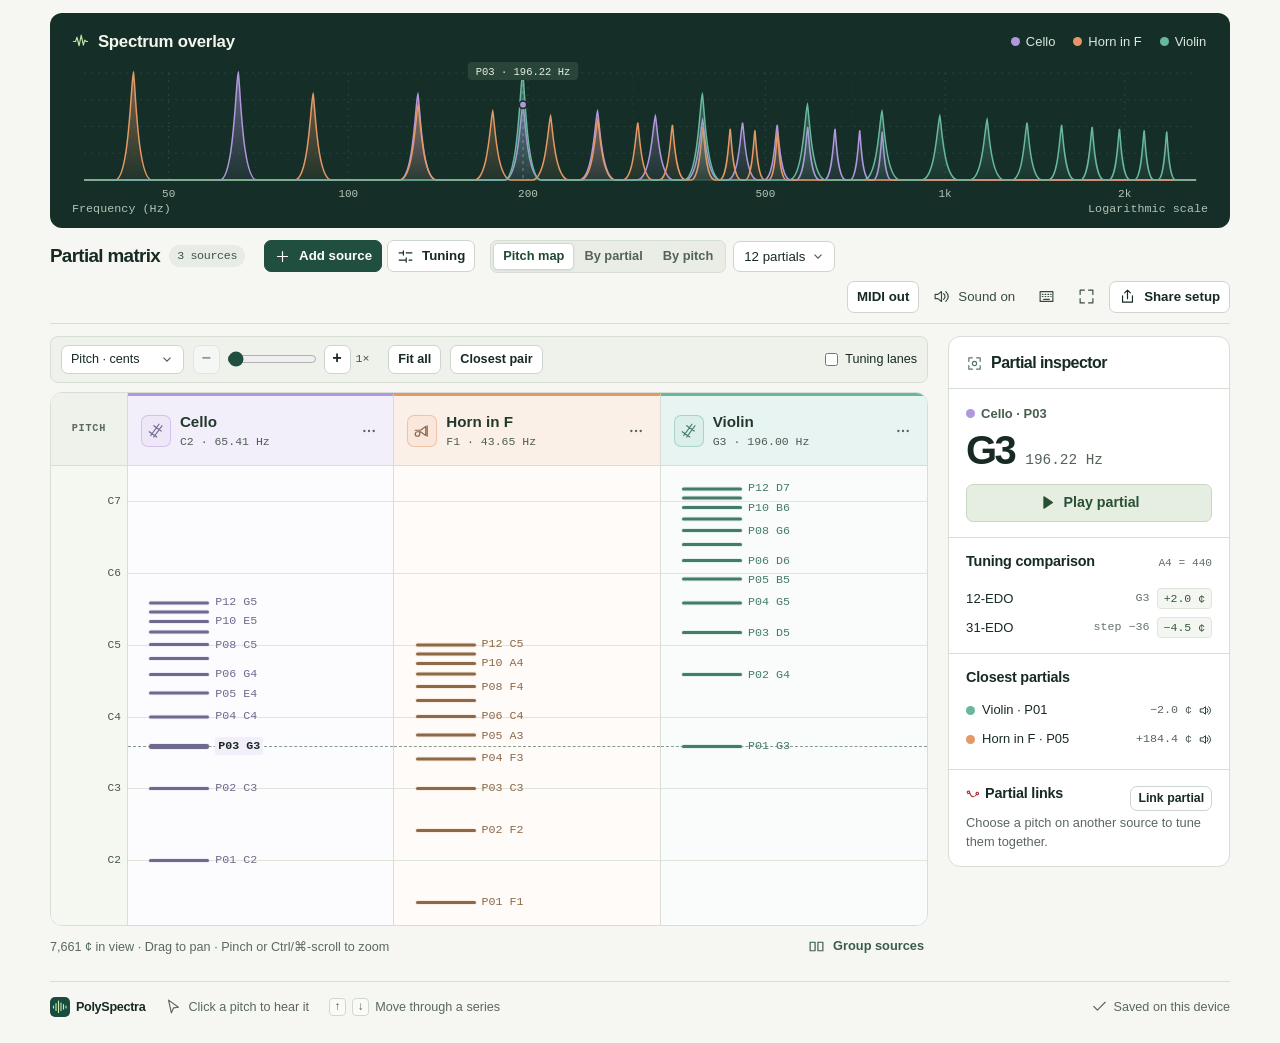
==== commit aa1c9316: "Add independently tempered instruments and per-source MIDI channels" ====
--- a/index.html
+++ b/index.html
@@ -6,11 +6,12 @@
     <meta name="theme-color" content="#163d34" />
     <title>PolySpectra · Spectrum workspace</title>
     <link rel="icon" href="./mark.svg" type="image/svg+xml" />
-    <link rel="stylesheet" href="./style.css?v=partial-links" />
-    <script defer src="./pitch.js?v=partial-links"></script>
-    <script defer src="./pitch-map.js"></script>
-    <script defer src="./workspace.js"></script>
-    <script defer src="./app.js?v=partial-links"></script>
+    <link rel="stylesheet" href="./style.css?v=tempered-midi" />
+    <script defer src="./pitch.js?v=tempered-midi"></script>
+    <script defer src="./pitch-map.js?v=tempered-midi"></script>
+    <script defer src="./workspace.js?v=tempered-midi"></script>
+    <script defer src="./midi.js?v=tempered-midi"></script>
+    <script defer src="./app.js?v=tempered-midi"></script>
   </head>
   <body>
     <main>
@@ -22,7 +23,7 @@
         </div>
         <div
           id="chart"
-          aria-label="Interactive harmonic frequencies on a logarithmic axis"
+          aria-label="Interactive source pitches on a logarithmic axis"
         ></div>
         <div class="chart-foot">
           <span>Frequency (Hz)</span><span>Logarithmic scale</span>
@@ -51,10 +52,19 @@
             <option value="16">16 partials</option>
             <option value="24">24 partials</option>
             <option value="32">32 partials</option>
+            <option value="48">48 partials</option>
+            <option value="88">88 partials</option>
           </select>
         </div>
         <nav class="utility-tools" aria-label="Workspace tools">
-          <button id="sound" class="quiet"></button>
+          <button id="midi" title="MIDI output and source channels">
+            MIDI out
+          </button>
+          <button
+            id="sound"
+            title="Toggle browser sine tones"
+            class="quiet"
+          ></button>
           <button
             id="help"
             class="quiet"
@@ -123,7 +133,7 @@
             id="matrix-scroll"
             class="matrix-scroll"
             role="region"
-            aria-label="Playable partial matrix"
+            aria-label="Playable pitch matrix"
           >
             <div id="sheet-surface">
               <table id="matrix"></table>
@@ -140,7 +150,7 @@
         <aside
           id="inspector"
           class="panel"
-          aria-label="Partial inspector"
+          aria-label="Pitch inspector"
         ></aside>
       </div>
       <footer>
@@ -151,7 +161,7 @@
             height="20"
             alt=""
           />PolySpectra</span
-        ><span><i data-icon="cursor"></i>Click a partial to hear it</span
+        ><span><i data-icon="cursor"></i>Click a pitch to hear it</span
         ><span><kbd>↑</kbd><kbd>↓</kbd> Move through a series</span
         ><span id="save-status"></span>
       </footer>
@@ -167,6 +177,8 @@
         <label
           >Starting point<select id="preset">
             <option value="custom">Custom source</option>
+            <option value="piano">Piano · 12-EDO</option>
+            <option value="pianoUp">Piano · 12-EDO +50¢</option>
             <option value="cello">Cello · open C</option>
             <option value="horn">Horn in F · open tubing</option>
             <option value="violin">Violin · open G</option>
@@ -176,11 +188,18 @@
           </select></label
         >
         <label
+          >Pitch series<select id="series">
+            <option value="harmonic">Harmonic series</option>
+            <option value="edo">Equal temperament (EDO)</option>
+            <option value="custom">Custom octave in cents</option>
+          </select></label
+        >
+        <label
           >Source name<input id="source-name" required maxlength="40"
         /></label>
         <div class="form-row">
           <label
-            >Sounding fundamental <span>(Hz)</span
+            ><span id="frequency-label">Sounding fundamental (Hz)</span
             ><input
               type="number"
               id="frequency"
@@ -196,6 +215,45 @@
               placeholder="e.g. Strings"
           /></label>
         </div>
+        <fieldset id="scale-fields" hidden>
+          <legend>Instrument tuning</legend>
+          <label id="divisions-label"
+            >Equal divisions per octave<input
+              id="divisions"
+              type="number"
+              min="1"
+              max="120"
+              step="1"
+              required
+          /></label>
+          <label id="cents-label" hidden
+            >Degrees in cents<input
+              id="scale-cents"
+              maxlength="1800"
+              placeholder="0, 90, 204, 294, …"
+          /></label>
+          <div class="form-row">
+            <label
+              >Offset (cents)<input
+                id="scale-offset"
+                type="number"
+                min="-2400"
+                max="2400"
+                step="any"
+                required
+            /></label>
+            <label
+              >First displayed step<input
+                id="scale-start"
+                type="number"
+                min="-96"
+                max="96"
+                step="1"
+                required
+            /></label>
+          </div>
+          <p class="form-note" id="scale-hint"></p>
+        </fieldset>
         <p class="form-note" id="frequency-note" role="status"></p>
         <datalist id="group-names"></datalist>
         <fieldset>
@@ -203,11 +261,54 @@
           <div id="colors"></div>
         </fieldset>
         <div id="arrange"></div>
+        <a href="?example=quarter-tone-pianos" class="example-link"
+          >Open the quarter-tone piano pair ↗</a
+        >
         <div class="dialog-actions">
           <button type="button" class="cancel">Cancel</button
           ><button class="primary" id="source-save">Add source</button>
         </div>
       </form>
+    </dialog>
+    <dialog id="midi-dialog" aria-labelledby="midi-title">
+      <div class="dialog-title">
+        <h2 id="midi-title">MIDI output</h2>
+        <button class="icon close" aria-label="Close">
+          <i data-icon="x"></i>
+        </button>
+      </div>
+      <p class="form-note">
+        Choose a hardware or virtual MIDI port. Assign your receiving
+        instruments to the channels below.
+      </p>
+      <button id="midi-connect" class="primary">Connect MIDI</button>
+      <p id="midi-status" class="form-note" role="status"></p>
+      <div class="form-row">
+        <label
+          >Output port<select id="midi-port">
+            <option value="">Off</option>
+          </select></label
+        >
+        <label
+          >Pitch-bend range<select id="bend-range">
+            <option value="1">±1 semitone</option>
+            <option value="2" selected>±2 semitones</option>
+            <option value="3">±3 semitones</option>
+            <option value="12">±12 semitones</option>
+            <option value="24">±24 semitones</option>
+            <option value="48">±48 semitones</option>
+          </select></label
+        >
+      </div>
+      <p class="form-note">
+        Match this range in your virtual instruments. Turn off the toolbar’s
+        Sound button to hear only MIDI playback.
+      </p>
+      <fieldset>
+        <legend>Source channels</legend>
+        <div id="midi-routes"></div>
+      </fieldset>
+      <div class="dialog-actions"><button class="close">Done</button></div>
     </dialog>
     <dialog id="tuning-dialog" aria-label="Tuning references">
       <form id="tuning-form">
@@ -256,7 +357,7 @@
         <p class="link-origin" id="link-origin"></p>
         <div class="form-row">
           <label>Destination source<select id="link-to"></select></label
-          ><label>Destination partial<select id="link-n"></select></label>
+          ><label>Destination pitch<select id="link-n"></select></label>
         </div>
         <p id="link-preview" aria-live="polite"></p>
         <div class="dialog-actions">
@@ -290,7 +391,7 @@
       </div>
       <dl class="help-list">
         <div>
-          <dt>Higher / lower partial</dt>
+          <dt>Higher / lower pitch</dt>
           <dd><kbd>↑</kbd> <kbd>↓</kbd></dd>
         </div>
         <div>
@@ -307,8 +408,8 @@
         </div>
       </dl>
       <p>
-        Select a cell or a peak to hear its exact frequency. Use the inspector
-        to play a nearby partial together with it.
+        Select a cell or a pitch mark to hear its exact frequency. Use the
+        inspector to play a nearby pitch together with it.
       </p>
       <p>
         In Pitch map, equal vertical distances represent equal musical intervals
@@ -333,8 +434,10 @@
         linked partials. Unlink keeps the destination at its current frequency.
       </p>
       <p class="form-note">
-        Each source uses the ideal harmonic series, fₙ = n × f₁. Peak heights
-        are illustrative. All playback uses sine tones at sounding pitch.
+        Harmonic sources use fₙ = n × f₁. Tempered instruments repeat their
+        scale each octave. Peak heights are illustrative. The browser plays sine
+        tones. MIDI out sends each source’s sounding pitch to its assigned
+        channel.
       </p>
     </dialog>
     <div id="announce" class="sr" role="status" aria-live="polite"></div>
--- a/style.css
+++ b/style.css
@@ -1458,3 +1458,46 @@
     margin-right: auto;
   }
 }
+
+#source-dialog [hidden],
+#midi-dialog [hidden] {
+  display: none;
+}
+#scale-fields,
+#midi-dialog fieldset {
+  margin: 12px 0;
+}
+#scale-fields .form-row {
+  margin-top: 8px;
+}
+.example-link {
+  display: inline-block;
+  margin: 8px 0;
+  color: #225744;
+  font-size: 0.85rem;
+}
+#midi-routes label {
+  display: flex;
+  align-items: center;
+  gap: 8px;
+  margin: 6px 0;
+}
+#midi-routes select {
+  margin-left: auto;
+  width: 7em;
+}
+#midi-dialog select {
+  max-width: 100%;
+}
+#midi-dialog .form-row > label {
+  min-width: 0;
+}
+#frequency-label {
+  color: inherit;
+}
+
+.read-deviation {
+  display: block;
+  font: 500 12px/1.3 var(--mono, monospace);
+  color: #456055;
+}
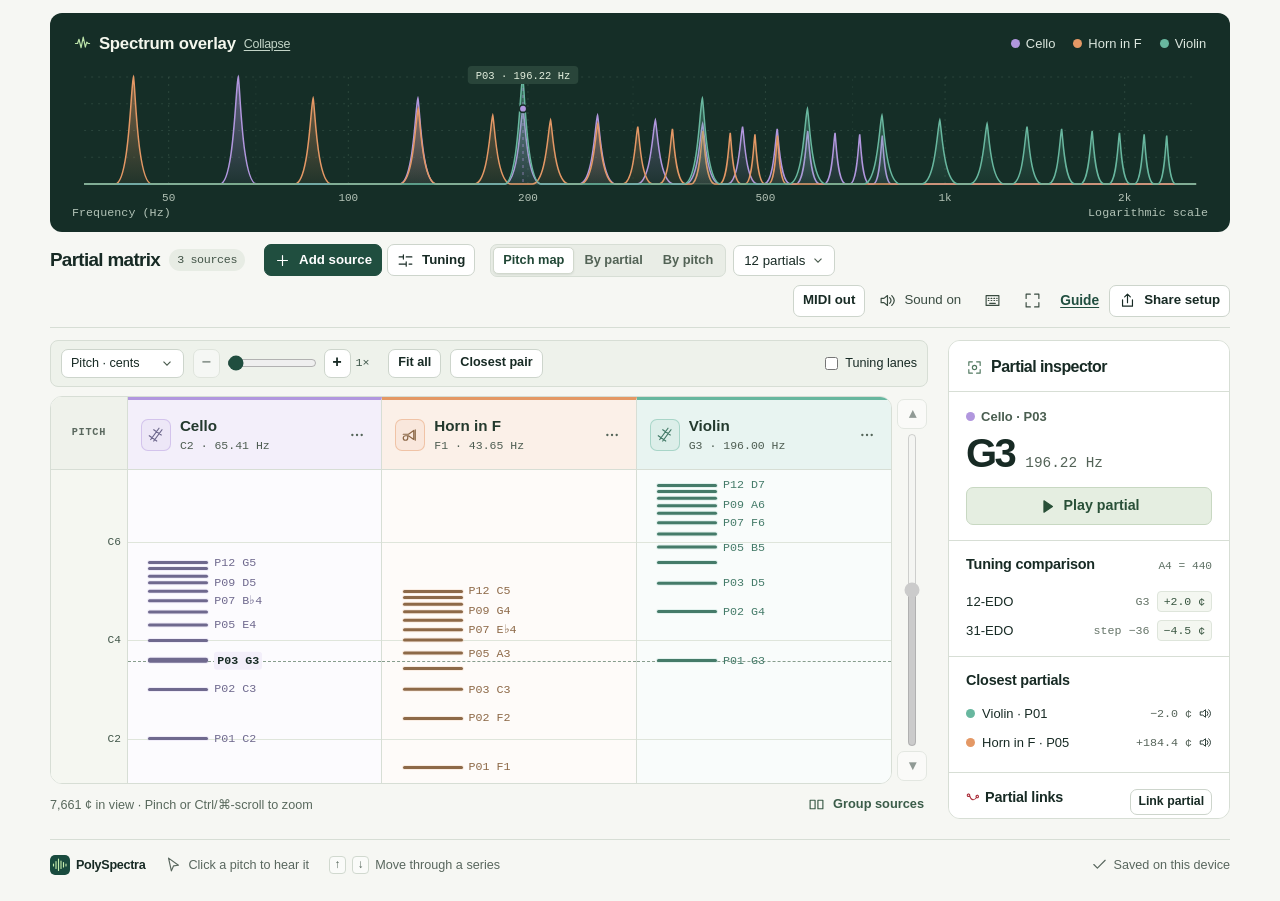
==== commit ae0e30a5: "Adapt the pitch workspace to the screen and publish a guide with linked examples" ====
--- a/index.html
+++ b/index.html
@@ -6,32 +6,41 @@
     <meta name="theme-color" content="#163d34" />
     <title>PolySpectra · Spectrum workspace</title>
     <link rel="icon" href="./mark.svg" type="image/svg+xml" />
-    <link rel="stylesheet" href="./style.css?v=tempered-midi" />
+    <link rel="stylesheet" href="./style.css?v=adaptive-guide" />
     <script defer src="./pitch.js?v=tempered-midi"></script>
     <script defer src="./pitch-map.js?v=tempered-midi"></script>
-    <script defer src="./workspace.js?v=tempered-midi"></script>
+    <script defer src="./workspace.js?v=adaptive-guide"></script>
     <script defer src="./midi.js?v=tempered-midi"></script>
-    <script defer src="./app.js?v=tempered-midi"></script>
+    <script defer src="./app.js?v=adaptive-guide"></script>
   </head>
   <body>
     <main>
       <h1 class="sr">PolySpectra spectrum workspace</h1>
       <section class="overview panel" aria-labelledby="overlay-title">
         <div class="chart-head">
-          <h2 id="overlay-title"><i data-icon="wave"></i>Spectrum overlay</h2>
+          <h2 id="overlay-title">
+            <button
+              id="toggle-overlay"
+              aria-expanded="true"
+              aria-controls="chart chart-foot"
+            >
+              <i data-icon="wave"></i>Spectrum overlay
+              <span id="overlay-action">Collapse</span>
+            </button>
+          </h2>
           <div id="legend" class="legend"></div>
         </div>
         <div
           id="chart"
           aria-label="Interactive source pitches on a logarithmic axis"
         ></div>
-        <div class="chart-foot">
+        <div class="chart-foot" id="chart-foot">
           <span>Frequency (Hz)</span><span>Logarithmic scale</span>
         </div>
       </section>
       <div class="section-tools workspace-toolbar">
         <div class="section-title">
-          <h2 id="matrix-title">Partial matrix</h2>
+          <h2 id="matrix-title" tabindex="-1">Partial matrix</h2>
           <span id="count" class="count"></span>
         </div>
         <nav class="workspace-edit" aria-label="Source and tuning controls">
@@ -84,6 +93,9 @@
           <button id="native-fullscreen" hidden>
             Enter browser fullscreen
           </button>
+          <a class="guide-link" href="./docs/" target="_blank" rel="noopener"
+            >Guide</a
+          >
           <button id="share" title="Share this workspace">
             <i data-icon="share"></i>Share setup
           </button>
@@ -129,19 +141,52 @@
               ><input type="checkbox" id="map-refs" /> Tuning lanes</label
             >
           </div>
-          <div
-            id="matrix-scroll"
-            class="matrix-scroll"
-            role="region"
-            aria-label="Playable pitch matrix"
-          >
-            <div id="sheet-surface">
-              <table id="matrix"></table>
-              <svg id="cords" aria-hidden="true"></svg>
+          <div class="sheet-row">
+            <div
+              id="matrix-scroll"
+              class="matrix-scroll"
+              role="region"
+              aria-label="Playable pitch matrix"
+            >
+              <div id="sheet-surface">
+                <table id="matrix"></table>
+                <svg id="cords" aria-hidden="true"></svg>
+              </div>
             </div>
+            <div
+              id="pan-rail"
+              hidden
+              role="group"
+              aria-label="Pitch map position"
+            >
+              <button
+                id="pan-up"
+                aria-label="Pan to higher pitches"
+                title="Pan to higher pitches"
+              >
+                ▴
+              </button>
+              <input
+                id="pan-position"
+                type="range"
+                min="0"
+                max="10000"
+                step="1"
+                aria-label="Pitch map position"
+                title="Scroll through the pitch range"
+              />
+              <button
+                id="pan-down"
+                aria-label="Pan to lower pitches"
+                title="Pan to lower pitches"
+              >
+                ▾
+              </button>
+            </div>
           </div>
           <div class="matrix-foot">
-            <span id="view-note"></span
+            <a class="phone-jump" href="#inspector">Inspector</a
+            ><span id="view-note"></span
             ><button id="groups" class="text-action">
               <i data-icon="group"></i><span>Group sources</span>
             </button>
@@ -149,6 +194,7 @@
         </section>
         <aside
           id="inspector"
+          tabindex="-1"
           class="panel"
           aria-label="Pitch inspector"
         ></aside>
@@ -439,6 +485,11 @@
         tones. MIDI out sends each source’s sounding pitch to its assigned
         channel.
       </p>
+      <p>
+        <a href="./docs/" target="_blank" rel="noopener"
+          >Open the user guide and example setups</a
+        >
+      </p>
     </dialog>
     <div id="announce" class="sr" role="status" aria-live="polite"></div>
   </body>
--- a/style.css
+++ b/style.css
@@ -207,6 +207,21 @@
   gap: 9px;
   letter-spacing: -0.015em;
 }
+.chart-head h2 button {
+  background: transparent;
+  color: inherit;
+  border: 0;
+  padding: 3px 2px;
+  font: inherit;
+  letter-spacing: inherit;
+}
+#overlay-action {
+  font-size: 0.78rem;
+  font-weight: 500;
+  text-decoration: underline;
+  text-underline-offset: 0.16em;
+  color: #c2d4c7;
+}
 .chart-head h2 i {
   color: #bde4aa;
 }
@@ -315,7 +330,7 @@
 }
 .matrix-scroll {
   overflow: auto;
-  max-height: 580px;
+  max-height: var(--sheet-height, 65dvh);
   scrollbar-width: thin;
   position: relative;
 }
@@ -901,9 +916,6 @@
   .source-sign {
     display: grid;
   }
-  .matrix-scroll {
-    max-height: 505px;
-  }
 }
 @media (max-width: 600px) {
   .top-inner,
@@ -978,9 +990,7 @@
   .matrix-actions {
     flex-wrap: wrap;
   }
-  .matrix-scroll {
-    max-height: 430px;
-  }
+
   .section-title {
     gap: 7px;
   }
@@ -1131,9 +1141,77 @@
 .map-refs input {
   accent-color: var(--forest);
 }
+.sheet-row {
+  display: flex;
+  align-items: stretch;
+  gap: 4px;
+}
+.sheet-row > .matrix-scroll {
+  flex: 1;
+  min-width: 0;
+}
 .matrix-scroll.map-mode {
-  max-height: none;
-}
+  height: var(--sheet-height, 65dvh);
+  overflow-y: hidden;
+}
+.at-fit .map-lane {
+  touch-action: pan-y;
+}
+#pan-rail {
+  display: flex;
+  flex-direction: column;
+  align-items: center;
+  gap: 4px;
+  width: 32px;
+  padding: 3px 0;
+}
+#pan-rail button {
+  width: 30px;
+  min-height: 30px;
+  padding: 3px;
+}
+#pan-position {
+  writing-mode: vertical-lr;
+  direction: rtl;
+  flex: 1;
+  min-height: 0;
+  width: 24px;
+  margin: 0;
+  accent-color: var(--forest);
+  cursor: pointer;
+}
+@media (min-width: 851px) {
+  #inspector {
+    max-height: var(--inspector-height, 80dvh);
+    overflow-y: auto;
+    scrollbar-width: thin;
+  }
+}
+.guide-link,
+.phone-jump {
+  color: var(--forest);
+  font-weight: 600;
+  font-size: 0.86rem;
+  text-underline-offset: 0.18em;
+}
+.guide-link {
+  padding: 5px;
+}
+.phone-jump {
+  display: none;
+}
+@media (max-width: 850px) {
+  .phone-jump {
+    display: inline-block;
+  }
+  .inspector-title .phone-jump {
+    margin-left: auto;
+  }
+  .matrix-foot {
+    flex-wrap: wrap;
+  }
+}
+
 .map-mode .map-axis {
   z-index: 3;
   background: #f5f7f1;
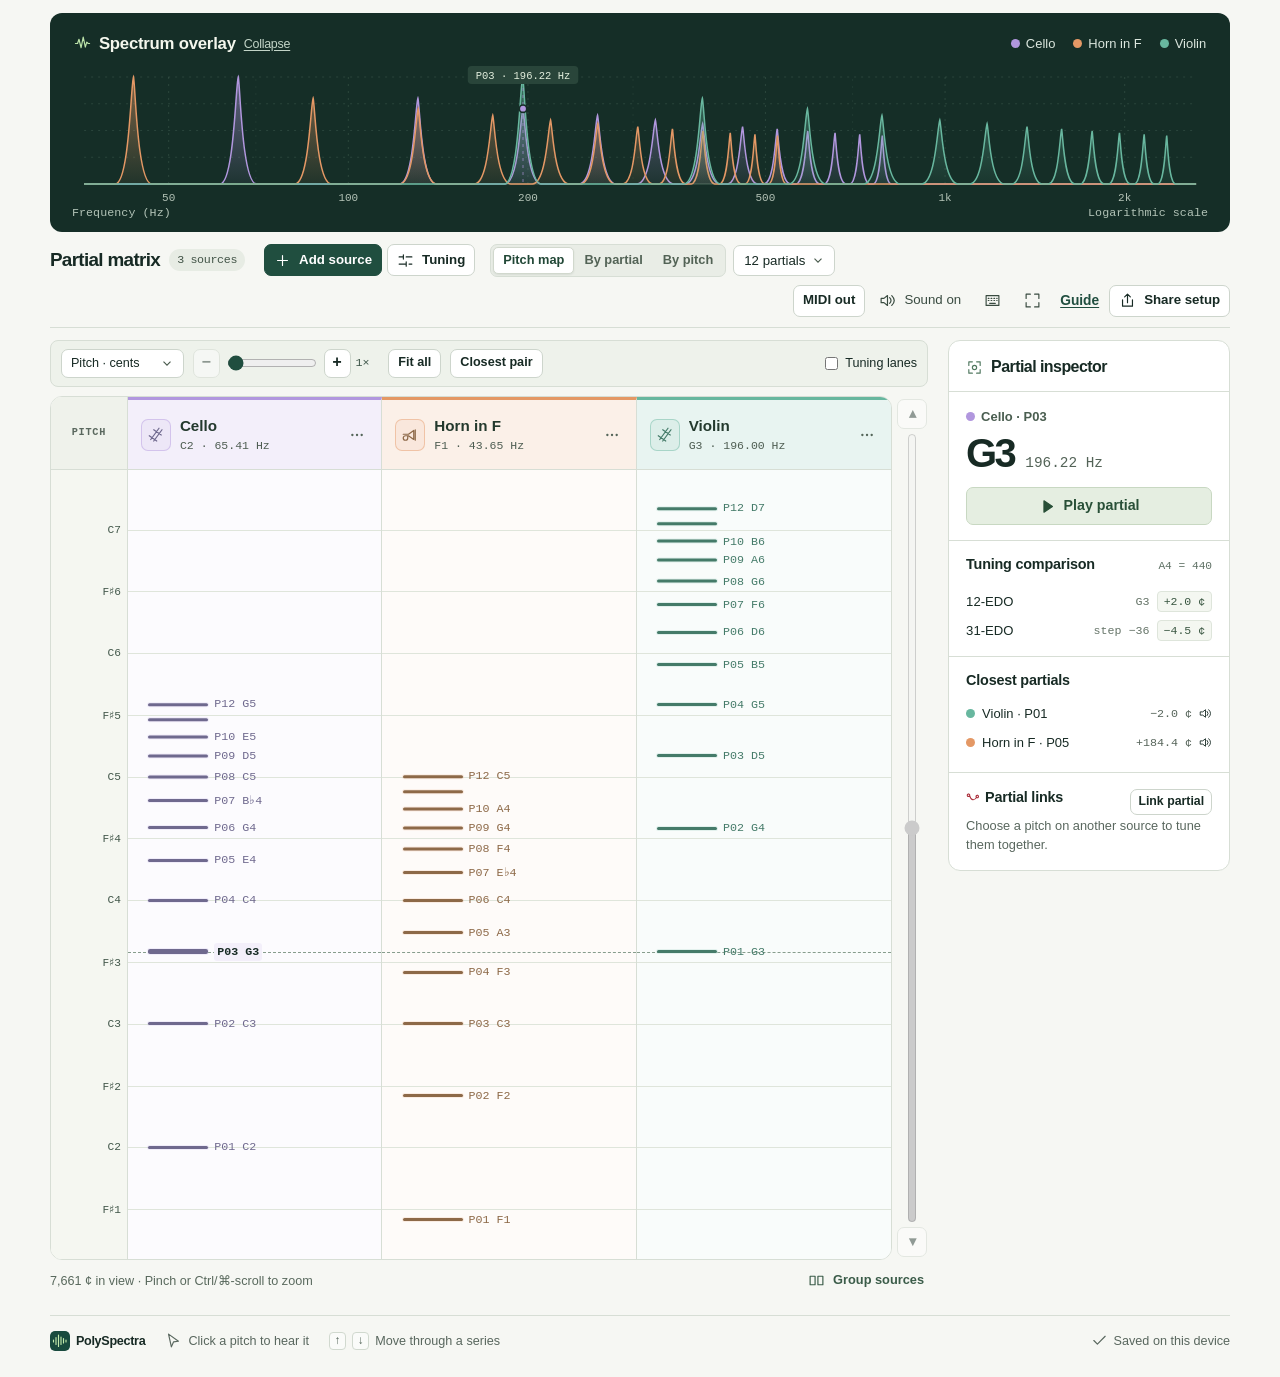
==== commit c401110b: "Give pitch tables a nearly full-screen height and simplify the documented example" ====
--- a/index.html
+++ b/index.html
@@ -6,12 +6,12 @@
     <meta name="theme-color" content="#163d34" />
     <title>PolySpectra · Spectrum workspace</title>
     <link rel="icon" href="./mark.svg" type="image/svg+xml" />
-    <link rel="stylesheet" href="./style.css?v=adaptive-guide" />
+    <link rel="stylesheet" href="./style.css?v=tall-table" />
     <script defer src="./pitch.js?v=tempered-midi"></script>
     <script defer src="./pitch-map.js?v=tempered-midi"></script>
     <script defer src="./workspace.js?v=adaptive-guide"></script>
     <script defer src="./midi.js?v=tempered-midi"></script>
-    <script defer src="./app.js?v=adaptive-guide"></script>
+    <script defer src="./app.js?v=tall-table"></script>
   </head>
   <body>
     <main>
@@ -487,7 +487,7 @@
       </p>
       <p>
         <a href="./docs/" target="_blank" rel="noopener"
-          >Open the user guide and example setups</a
+          >Open the user guide</a
         >
       </p>
     </dialog>
--- a/style.css
+++ b/style.css
@@ -269,6 +269,8 @@
   margin: 2px 0 0;
 }
 .work-area {
+  --sheet-height: 96vh;
+  --sheet-height: 96dvh;
   display: grid;
   grid-template-columns: minmax(0, 1fr) 282px;
   gap: 20px;
@@ -330,7 +332,7 @@
 }
 .matrix-scroll {
   overflow: auto;
-  max-height: var(--sheet-height, 65dvh);
+  max-height: var(--sheet-height);
   scrollbar-width: thin;
   position: relative;
 }
@@ -339,6 +341,9 @@
   border-collapse: separate;
   border-spacing: 0;
   table-layout: fixed;
+}
+.matrix-scroll:not(.map-mode) table {
+  height: calc(var(--sheet-height) - 2px);
 }
 .matrix-scroll th,
 .matrix-scroll td {
@@ -1151,7 +1156,7 @@
   min-width: 0;
 }
 .matrix-scroll.map-mode {
-  height: var(--sheet-height, 65dvh);
+  height: var(--sheet-height);
   overflow-y: hidden;
 }
 .at-fit .map-lane {
@@ -1182,7 +1187,9 @@
 }
 @media (min-width: 851px) {
   #inspector {
-    max-height: var(--inspector-height, 80dvh);
+    position: sticky;
+    top: 2dvh;
+    max-height: var(--sheet-height);
     overflow-y: auto;
     scrollbar-width: thin;
   }
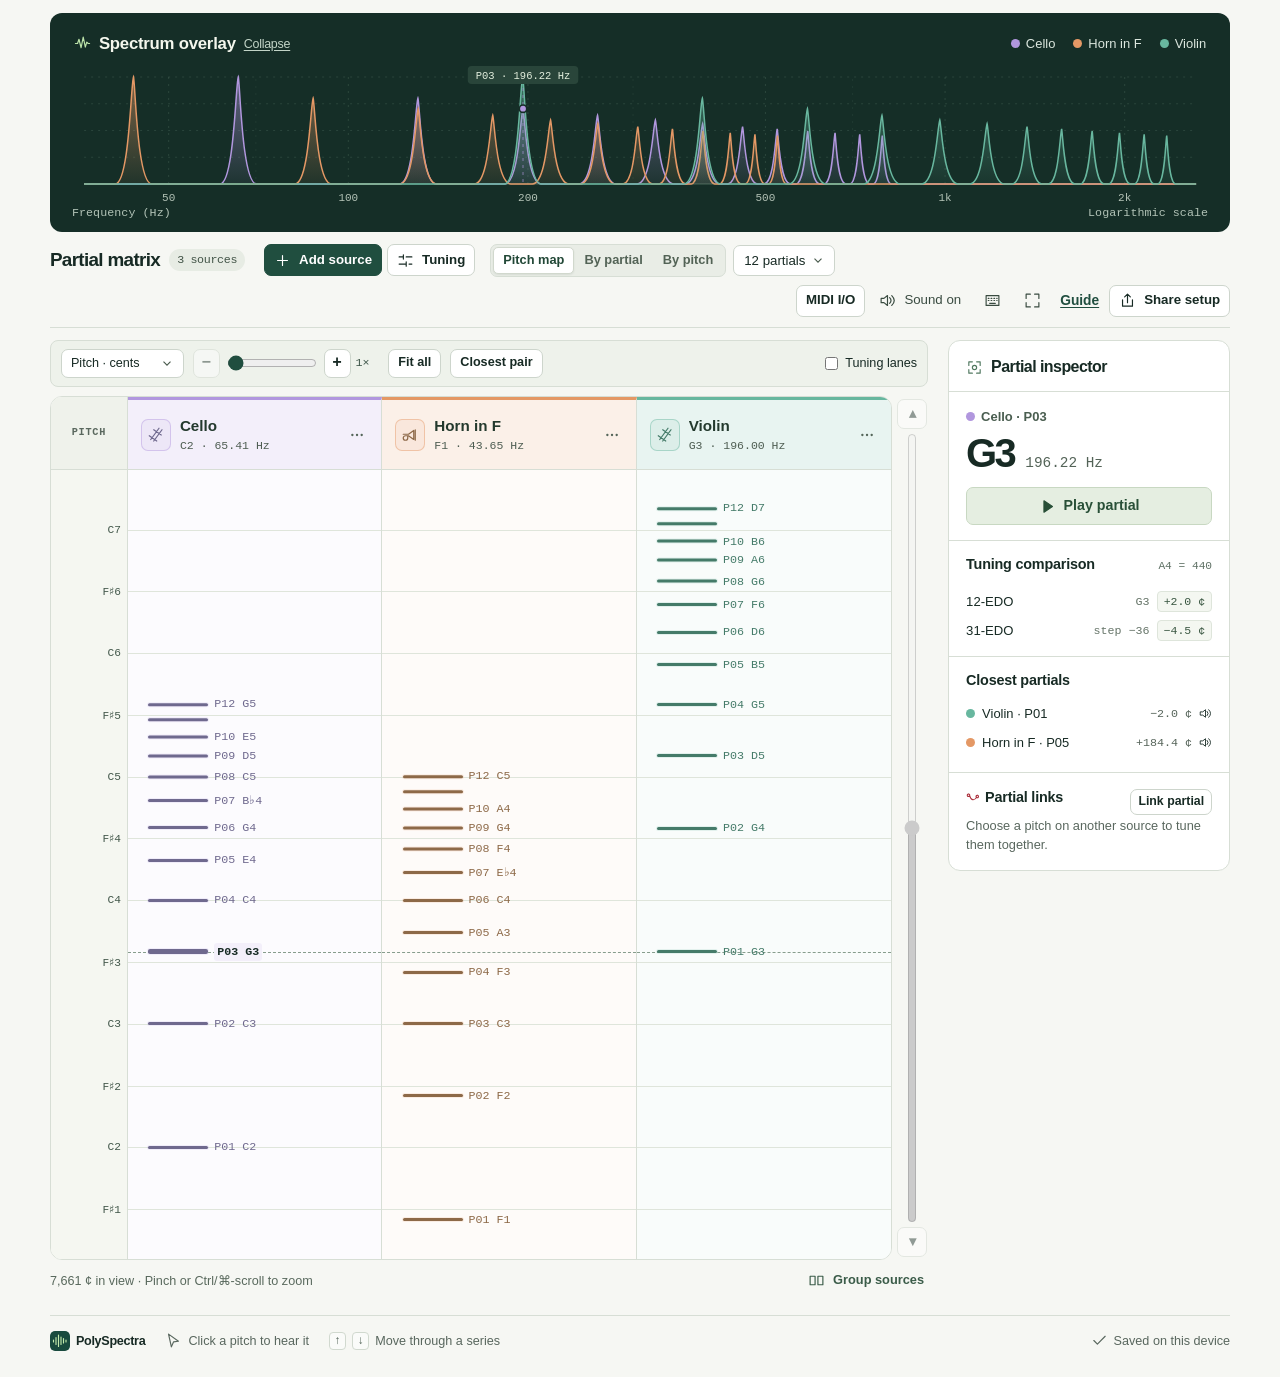
==== commit 40647e58: "Play source partials from configurable MIDI input keys and channels" ====
--- a/index.html
+++ b/index.html
@@ -6,12 +6,12 @@
     <meta name="theme-color" content="#163d34" />
     <title>PolySpectra · Spectrum workspace</title>
     <link rel="icon" href="./mark.svg" type="image/svg+xml" />
-    <link rel="stylesheet" href="./style.css?v=tall-table" />
+    <link rel="stylesheet" href="./style.css?v=midi-input" />
     <script defer src="./pitch.js?v=tempered-midi"></script>
     <script defer src="./pitch-map.js?v=tempered-midi"></script>
-    <script defer src="./workspace.js?v=adaptive-guide"></script>
-    <script defer src="./midi.js?v=tempered-midi"></script>
-    <script defer src="./app.js?v=tall-table"></script>
+    <script defer src="./workspace.js?v=midi-input"></script>
+    <script defer src="./midi.js?v=midi-input"></script>
+    <script defer src="./app.js?v=midi-input"></script>
   </head>
   <body>
     <main>
@@ -66,8 +66,8 @@
           </select>
         </div>
         <nav class="utility-tools" aria-label="Workspace tools">
-          <button id="midi" title="MIDI output and source channels">
-            MIDI out
+          <button id="midi" title="MIDI input, output and source channels">
+            MIDI I/O
           </button>
           <button
             id="sound"
@@ -318,25 +318,24 @@
     </dialog>
     <dialog id="midi-dialog" aria-labelledby="midi-title">
       <div class="dialog-title">
-        <h2 id="midi-title">MIDI output</h2>
+        <h2 id="midi-title">MIDI input and output</h2>
         <button class="icon close" aria-label="Close">
           <i data-icon="x"></i>
         </button>
       </div>
-      <p class="form-note">
-        Choose a hardware or virtual MIDI port. Assign your receiving
-        instruments to the channels below.
-      </p>
       <button id="midi-connect" class="primary">Connect MIDI</button>
       <p id="midi-status" class="form-note" role="status"></p>
       <div class="form-row">
+        <label>Input port<select id="midi-in-port"><option value="">Off</option></select></label>
         <label
           >Output port<select id="midi-port">
             <option value="">Off</option>
           </select></label
         >
-        <label
-          >Pitch-bend range<select id="bend-range">
+      </div>
+      <div class="form-row">
+        <label
+          >Output pitch-bend range<select id="bend-range">
             <option value="1">±1 semitone</option>
             <option value="2" selected>±2 semitones</option>
             <option value="3">±3 semitones</option>
@@ -350,10 +349,11 @@
         Match this range in your virtual instruments. Turn off the toolbar’s
         Sound button to hear only MIDI playback.
       </p>
-      <fieldset>
-        <legend>Source channels</legend>
-        <div id="midi-routes"></div>
-      </fieldset>
+      <p class="form-note">
+        The first key plays P01 (the fundamental) or the first displayed scale step.
+        Each semitone up plays the next row. Hold the key to sustain it.
+      </p>
+      <div id="midi-routes"></div>
       <div class="dialog-actions"><button class="close">Done</button></div>
     </dialog>
     <dialog id="tuning-dialog" aria-label="Tuning references">
@@ -482,7 +482,8 @@
       <p class="form-note">
         Harmonic sources use fₙ = n × f₁. Tempered instruments repeat their
         scale each octave. Peak heights are illustrative. The browser plays sine
-        tones. MIDI out sends each source’s sounding pitch to its assigned
+        tones. A MIDI input can play successive rows from a keyboard.
+        MIDI out sends each source’s sounding pitch to its assigned
         channel.
       </p>
       <p>
--- a/style.css
+++ b/style.css
@@ -1561,15 +1561,29 @@
   color: #225744;
   font-size: 0.85rem;
 }
-#midi-routes label {
-  display: flex;
-  align-items: center;
+#midi-dialog {
+  width: min(510px, calc(100% - 28px));
+}
+#midi-routes fieldset {
+  min-width: 0;
+  border-top: 1px solid var(--line);
+  margin: 16px 0 0;
+}
+#midi-routes legend {
+  padding-right: 8px;
+}
+.midi-route {
+  display: grid;
+  grid-template-columns: 1.1fr 1.2fr 1fr;
   gap: 8px;
-  margin: 6px 0;
-}
-#midi-routes select {
-  margin-left: auto;
-  width: 7em;
+}
+.midi-route label {
+  min-width: 0;
+}
+@media (max-width: 420px) {
+  #midi-dialog { padding: 14px; }
+  .midi-route { gap: 5px; }
+  .midi-route select { padding-left: 3px; padding-right: 2px; }
 }
 #midi-dialog select {
   max-width: 100%;
